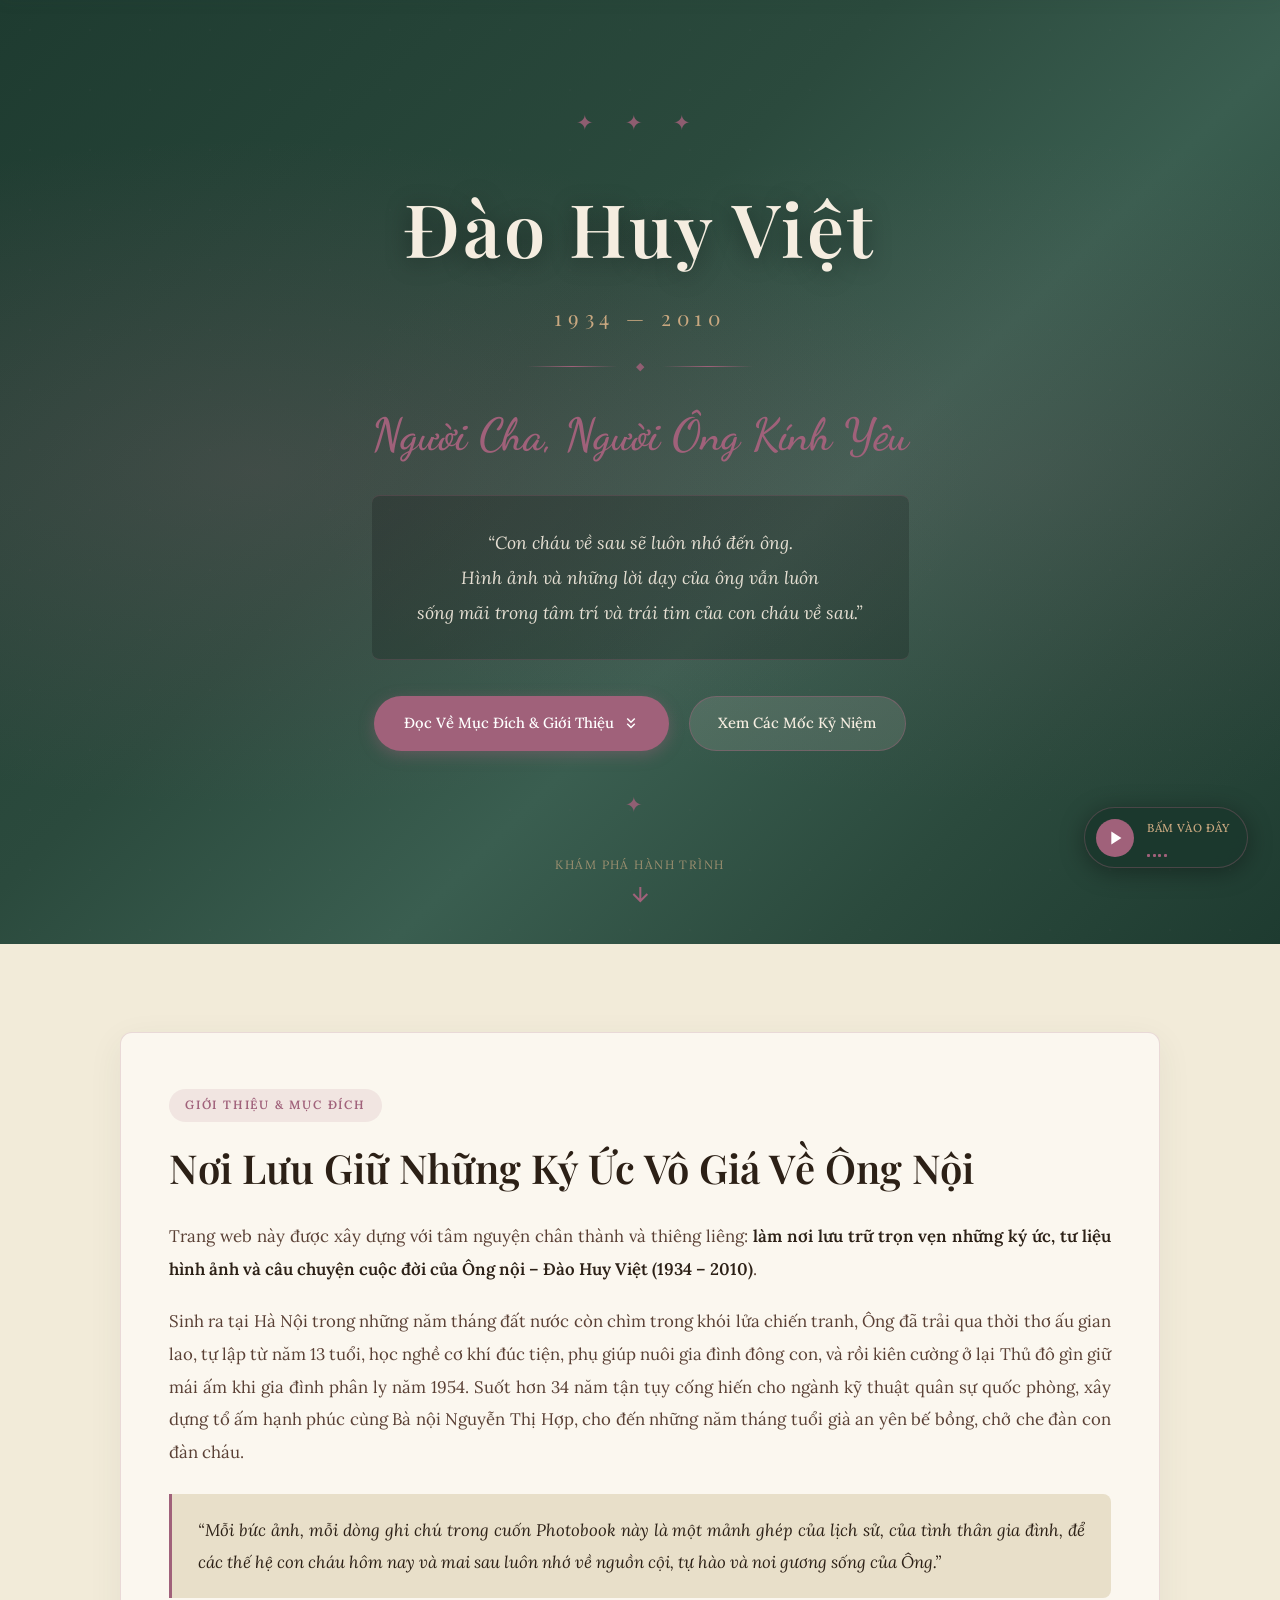
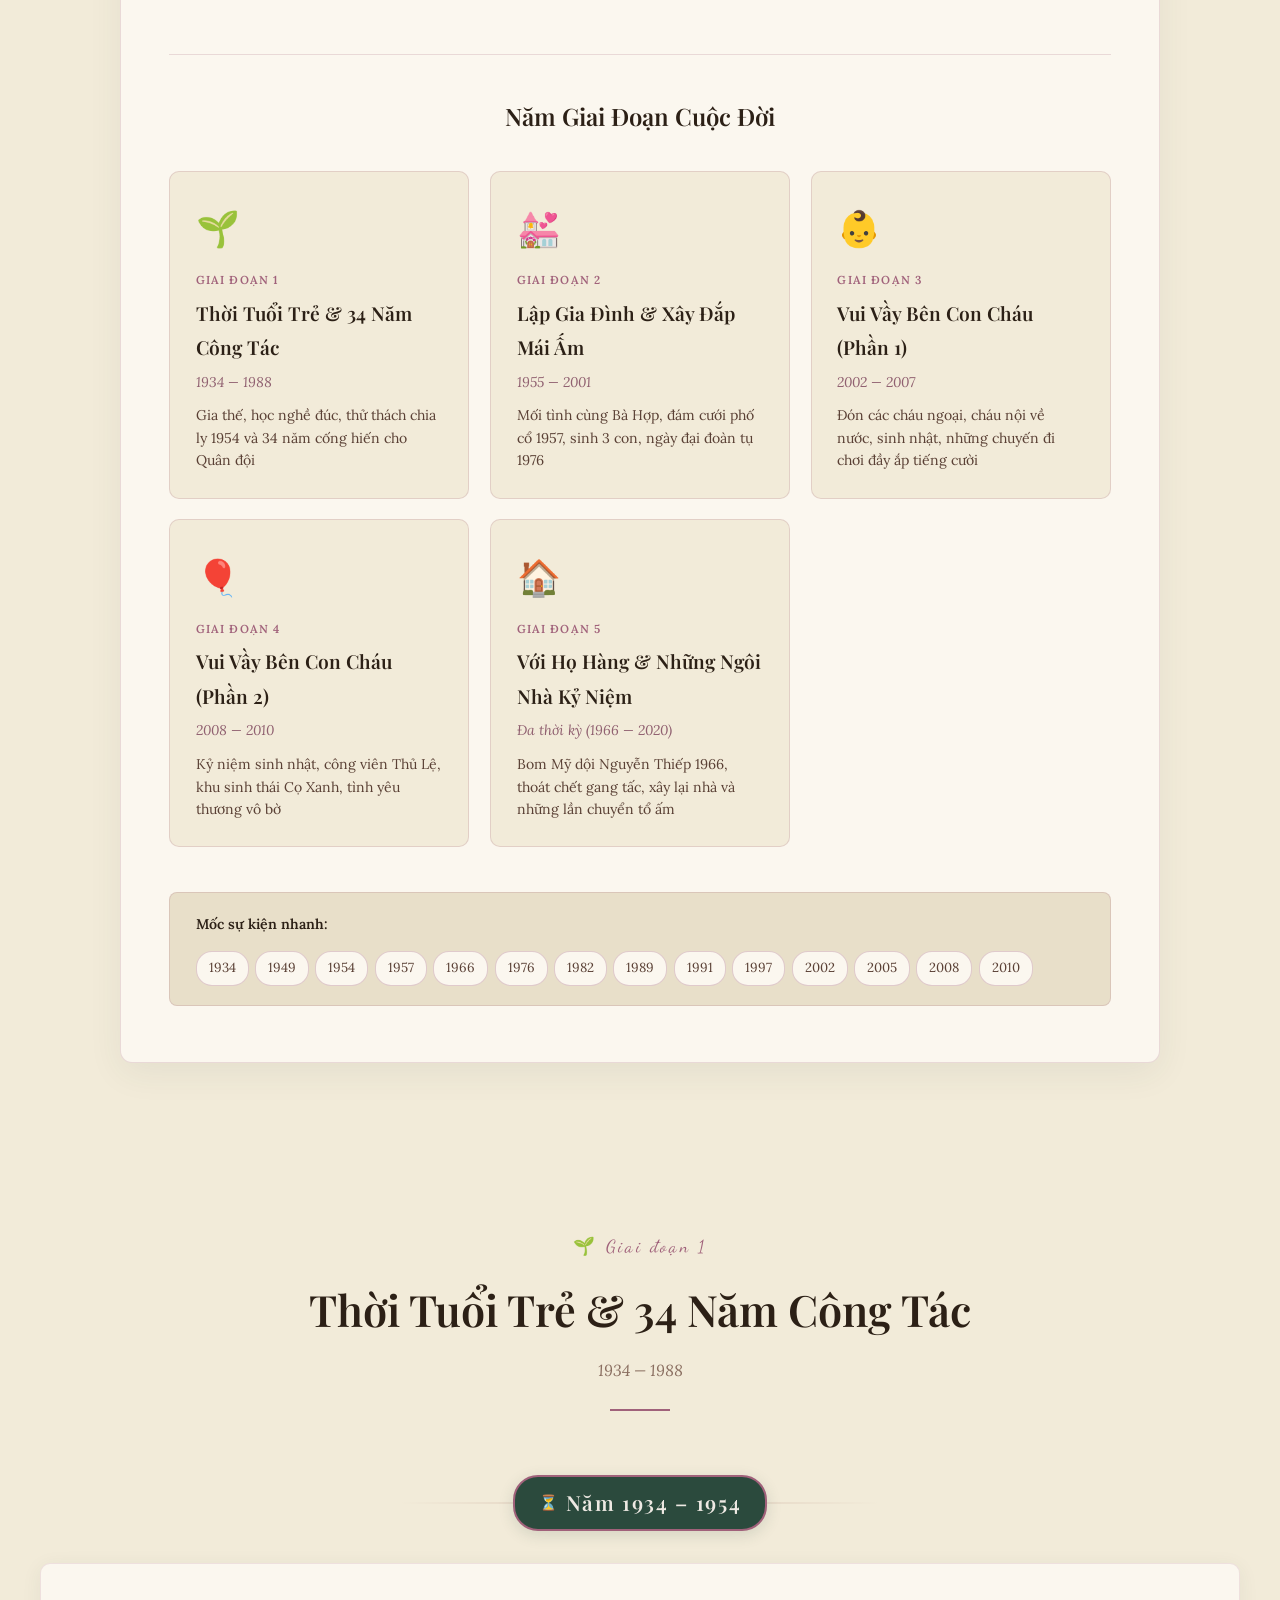
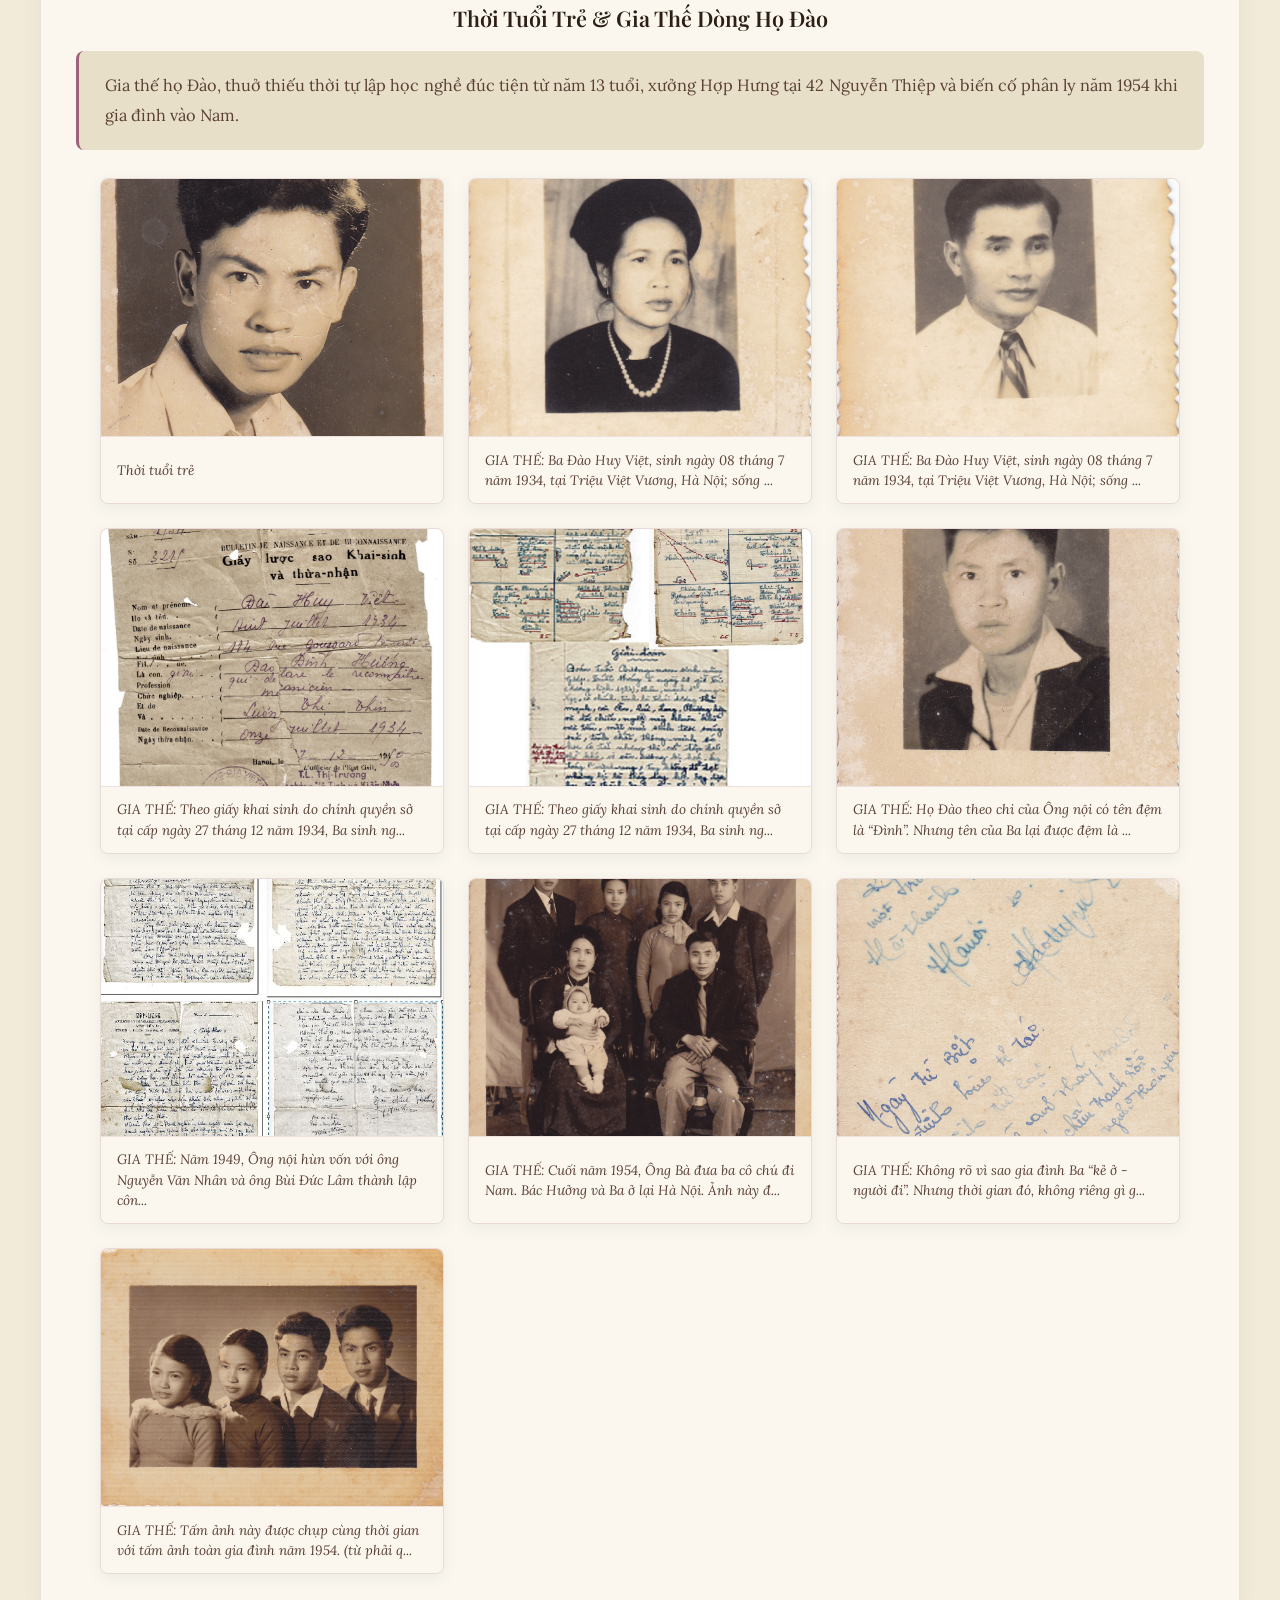
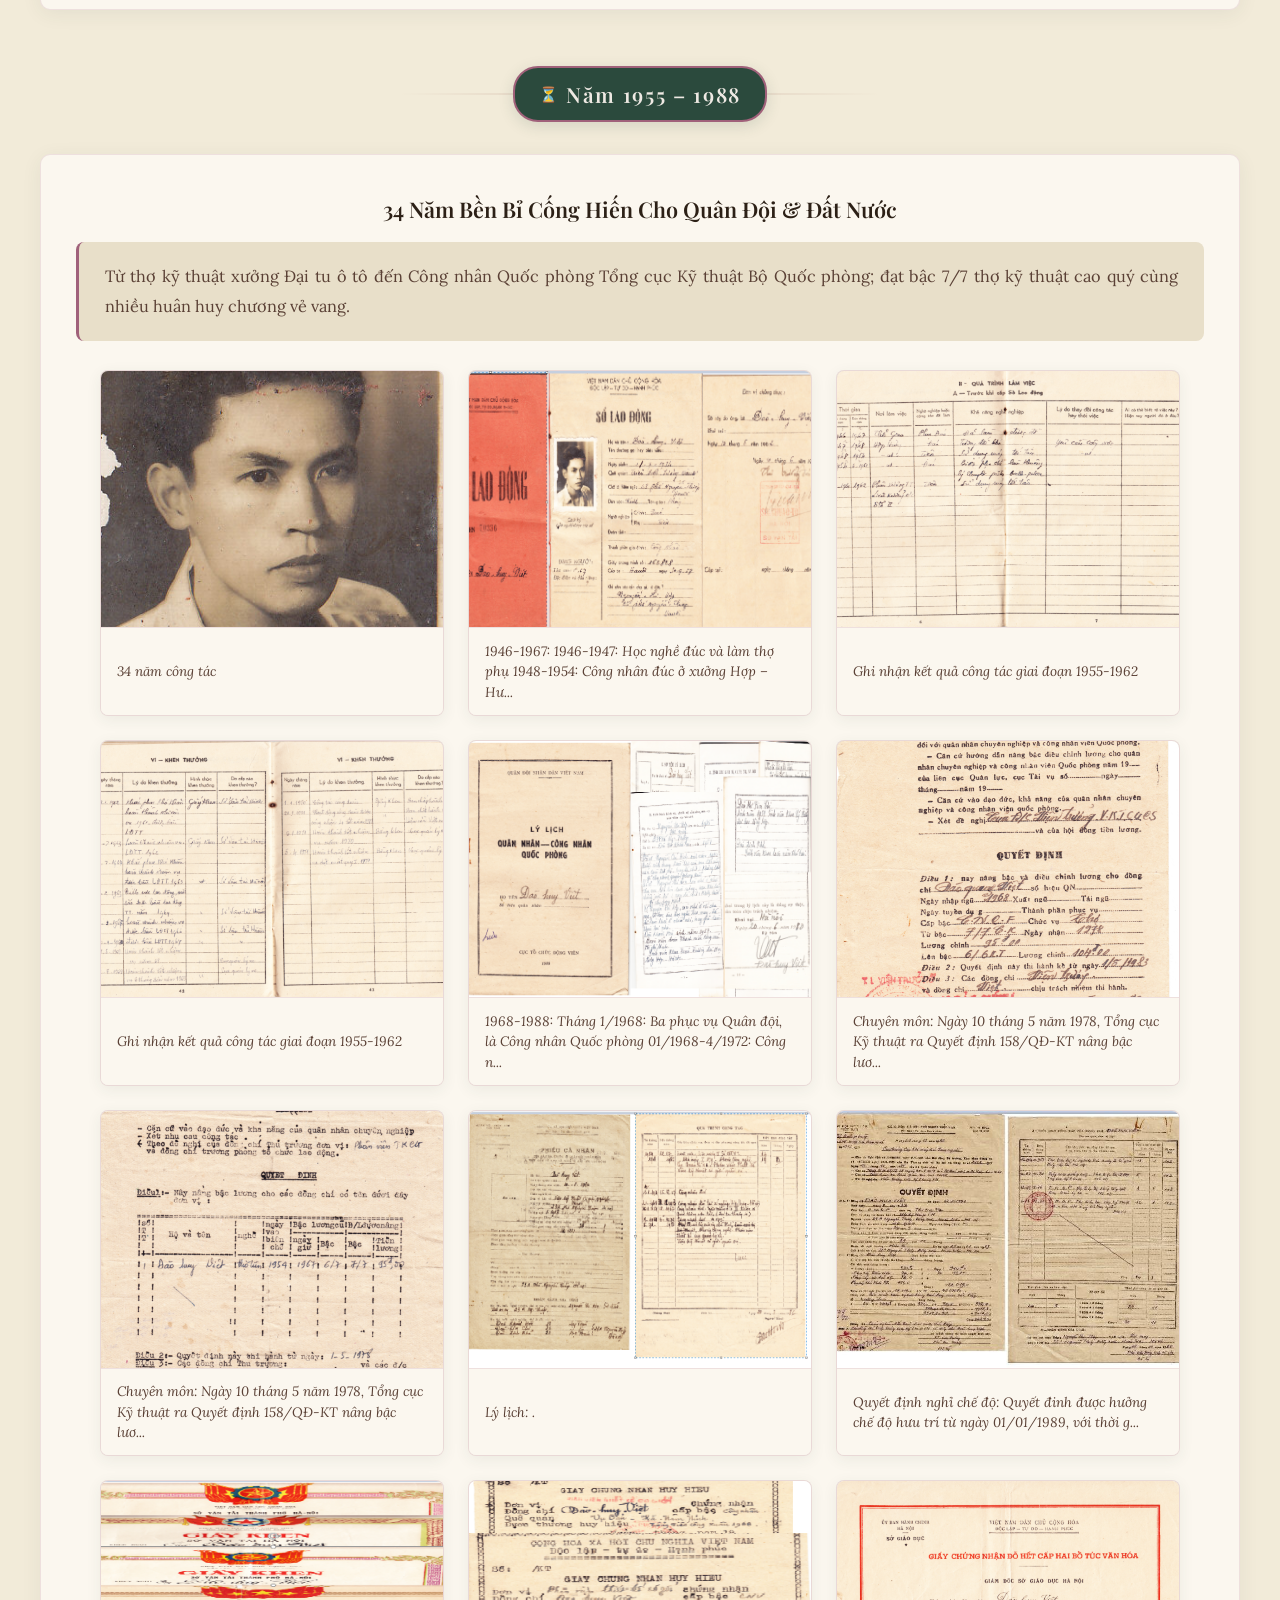
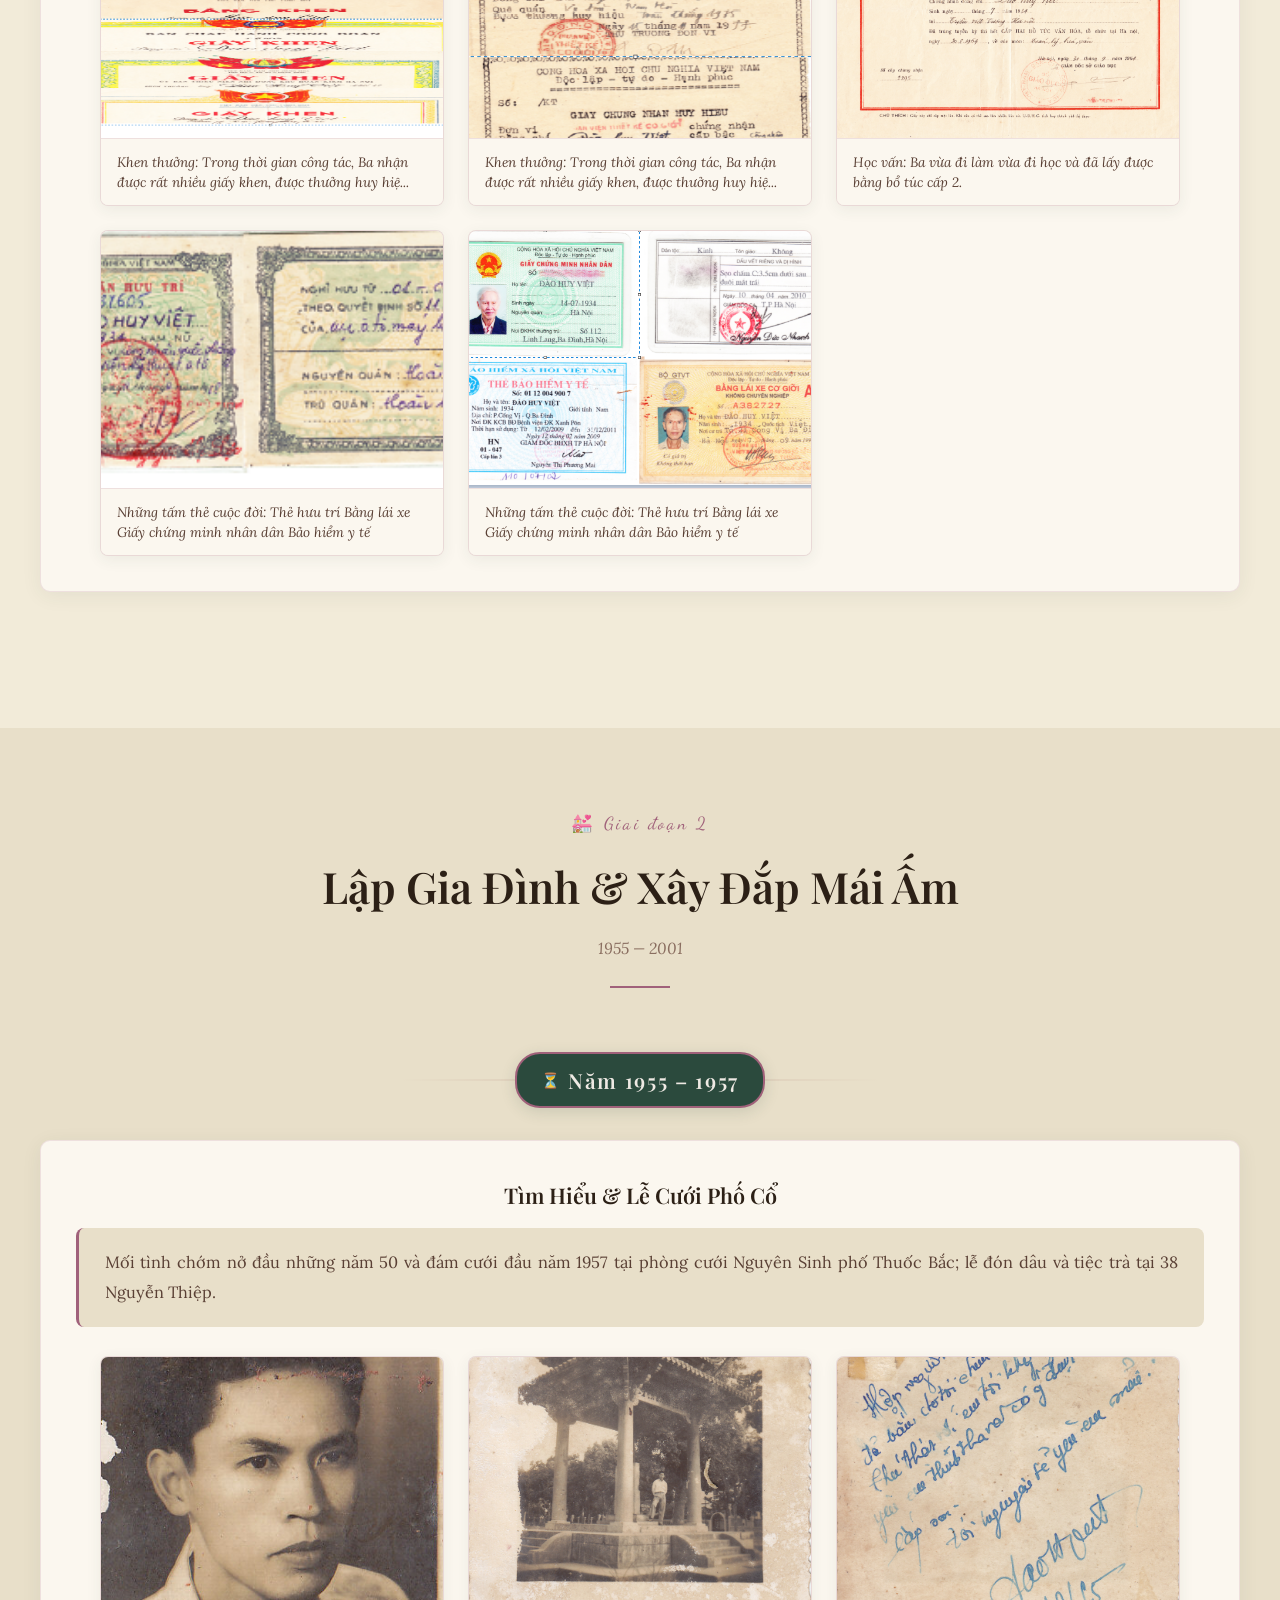
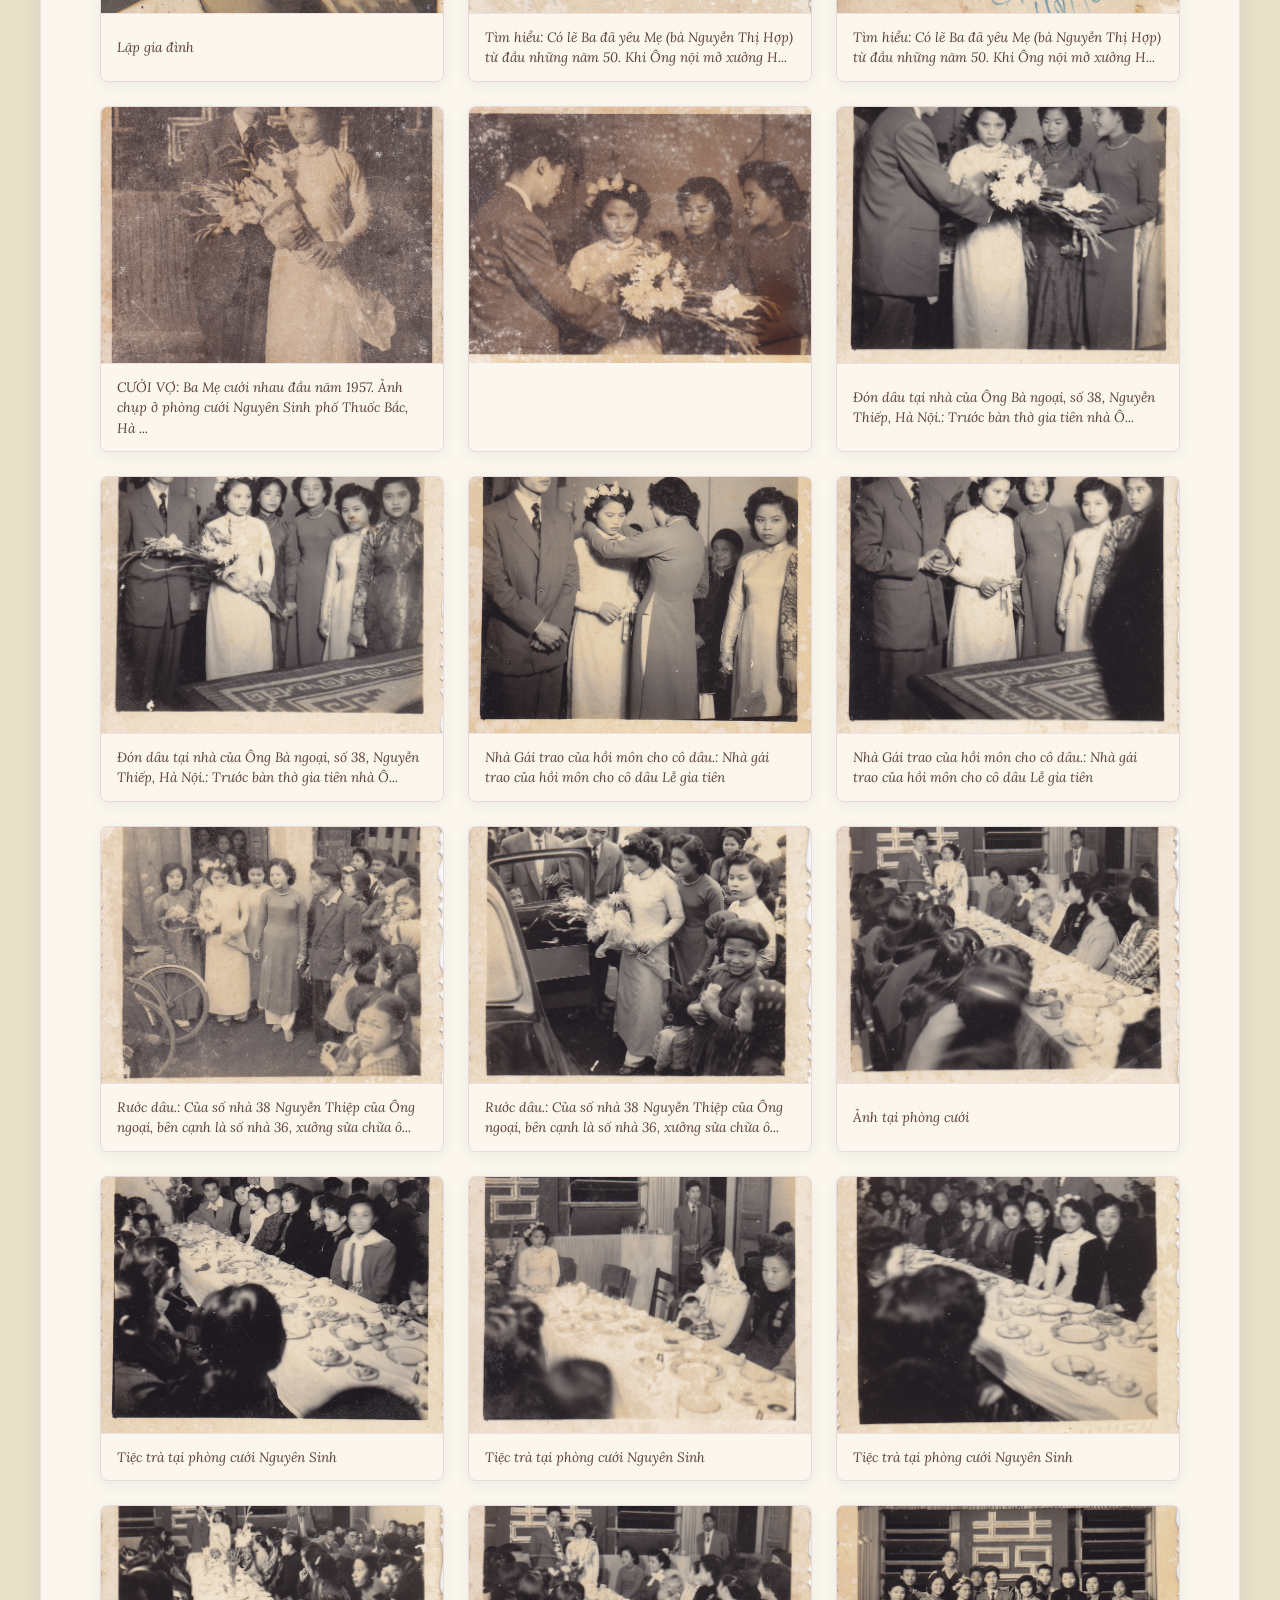
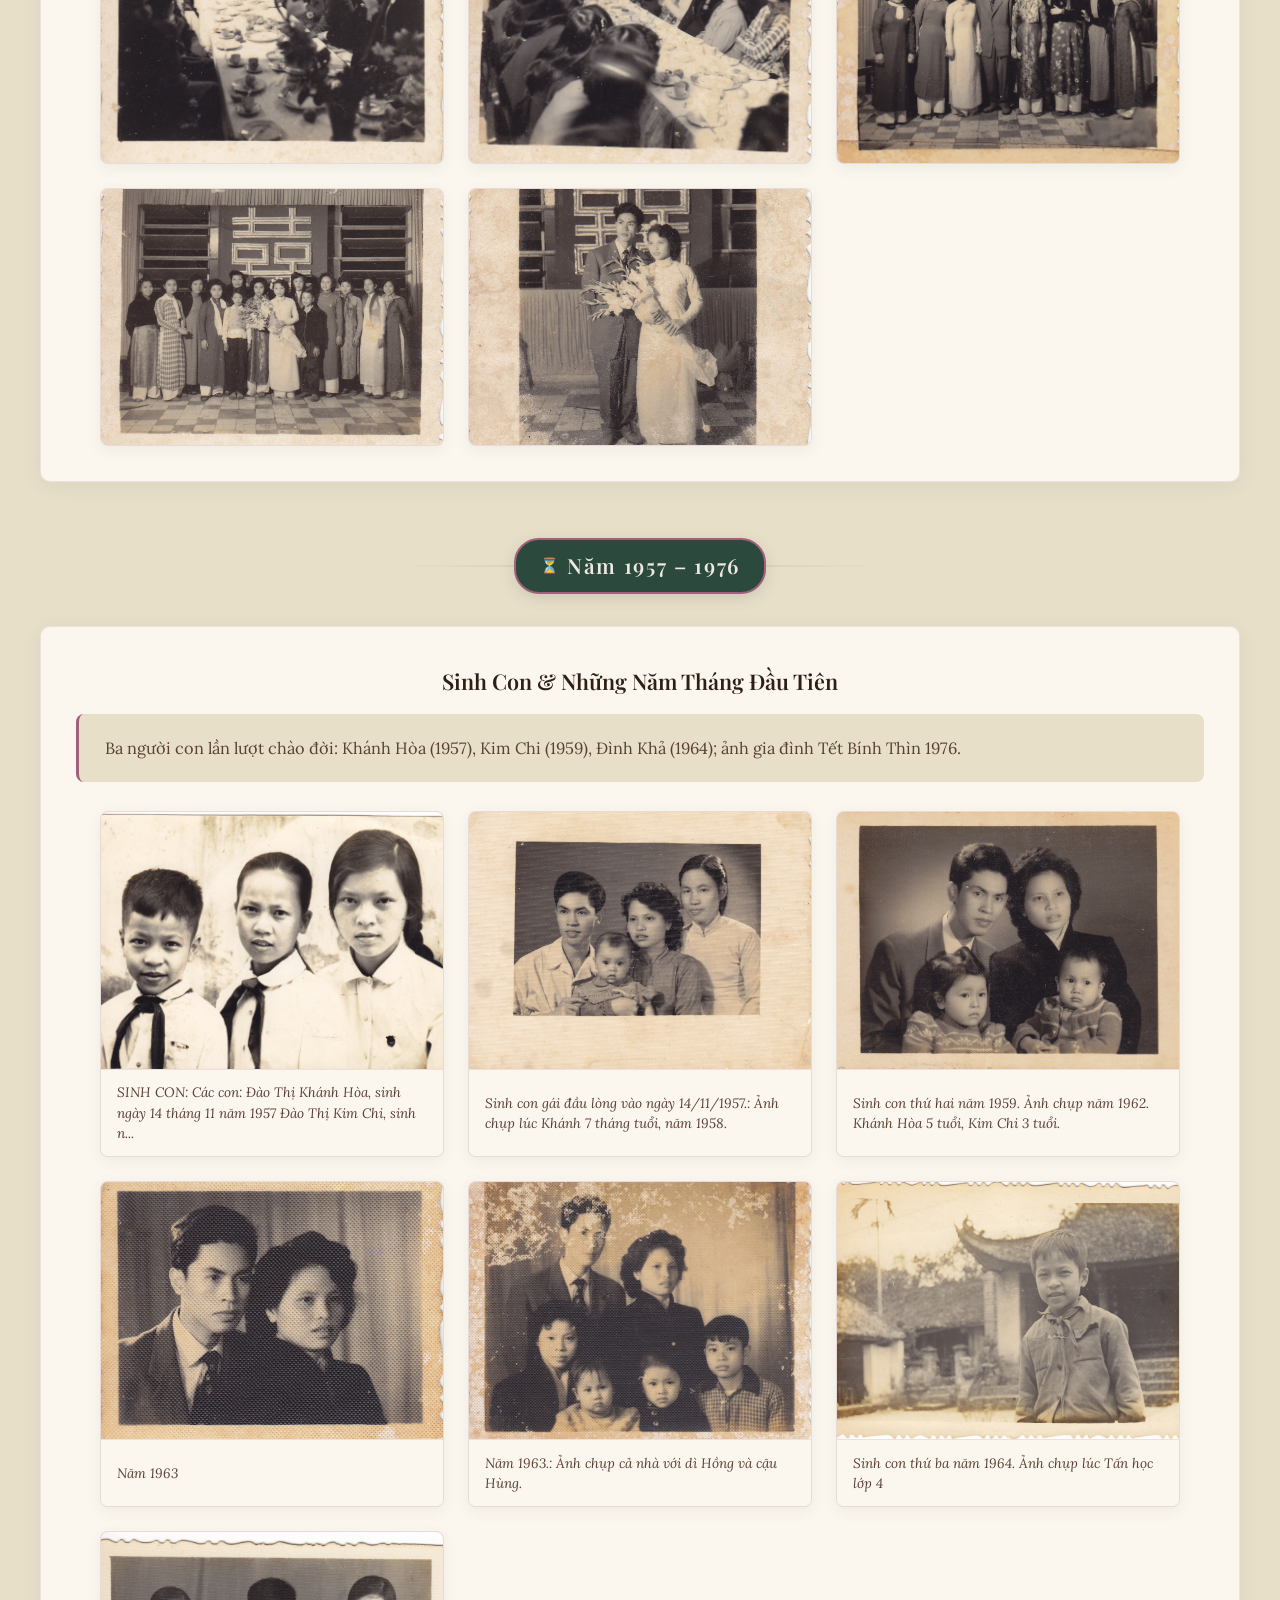
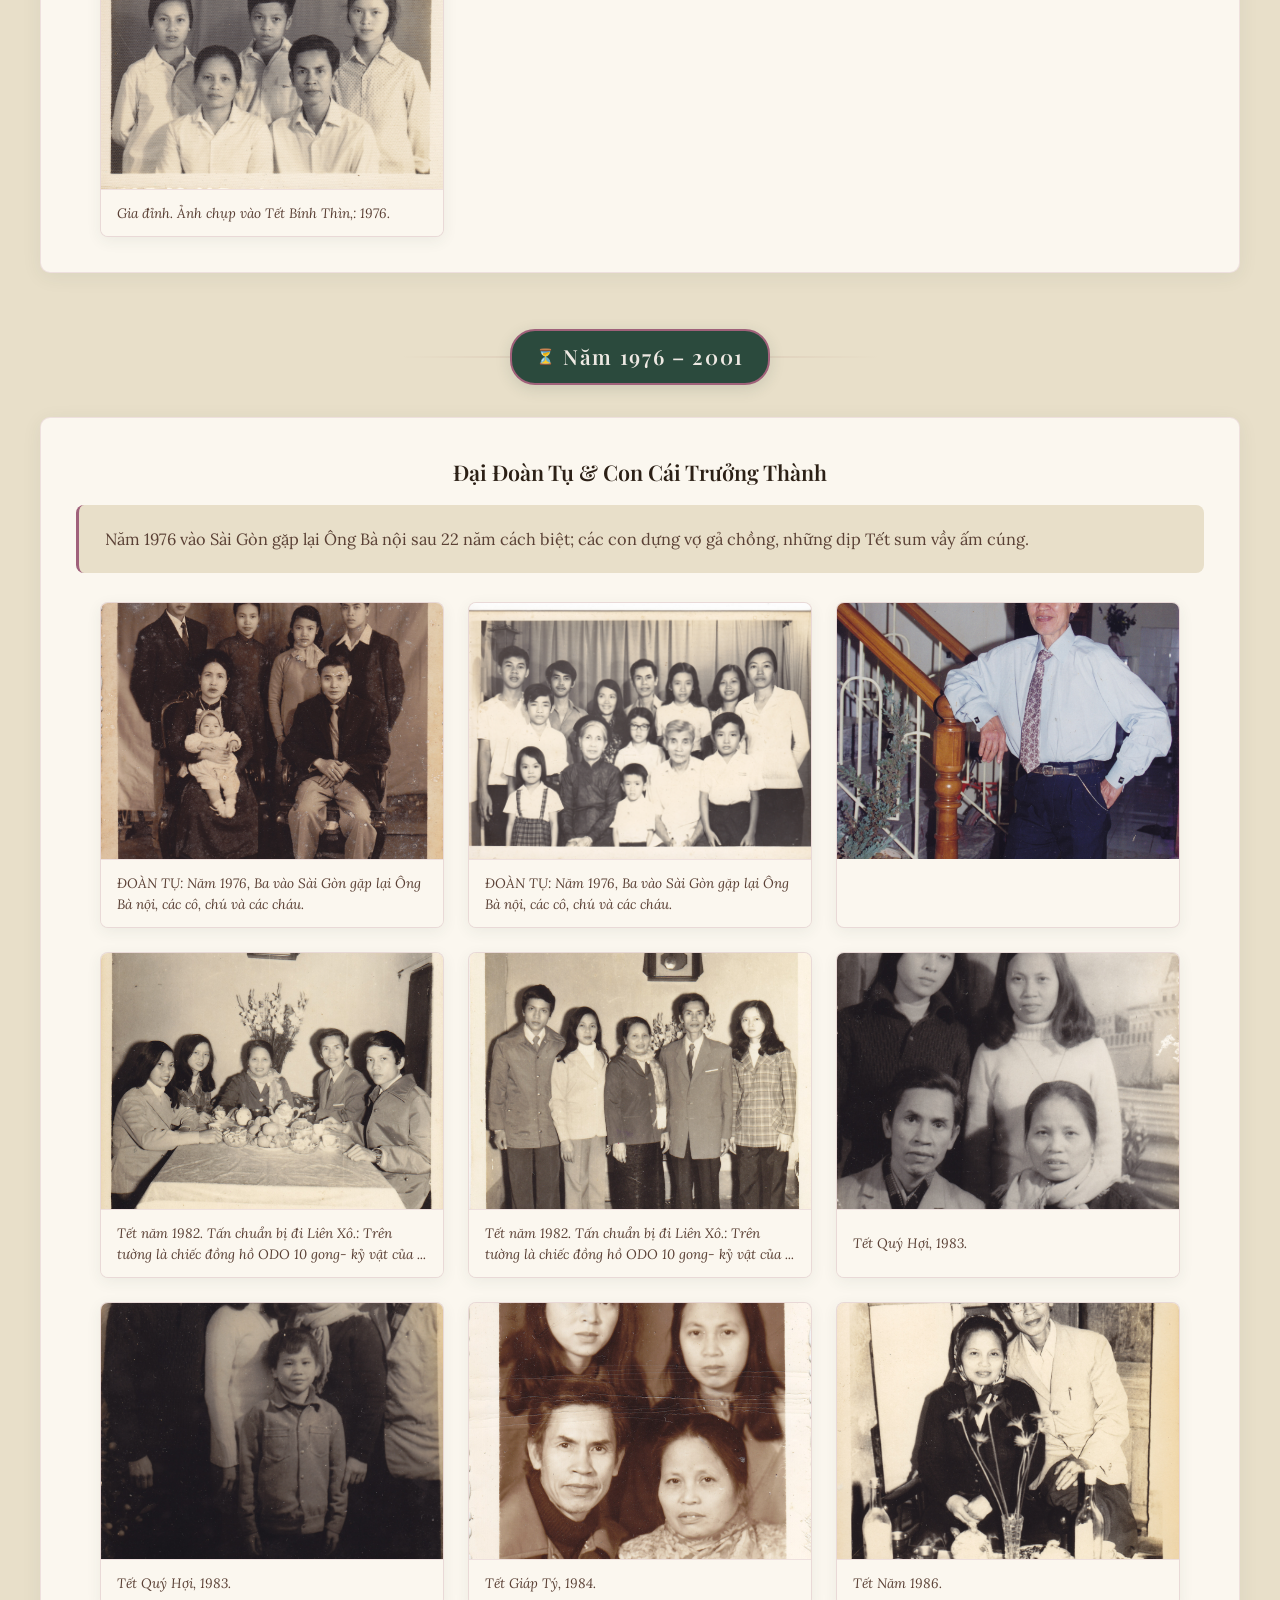
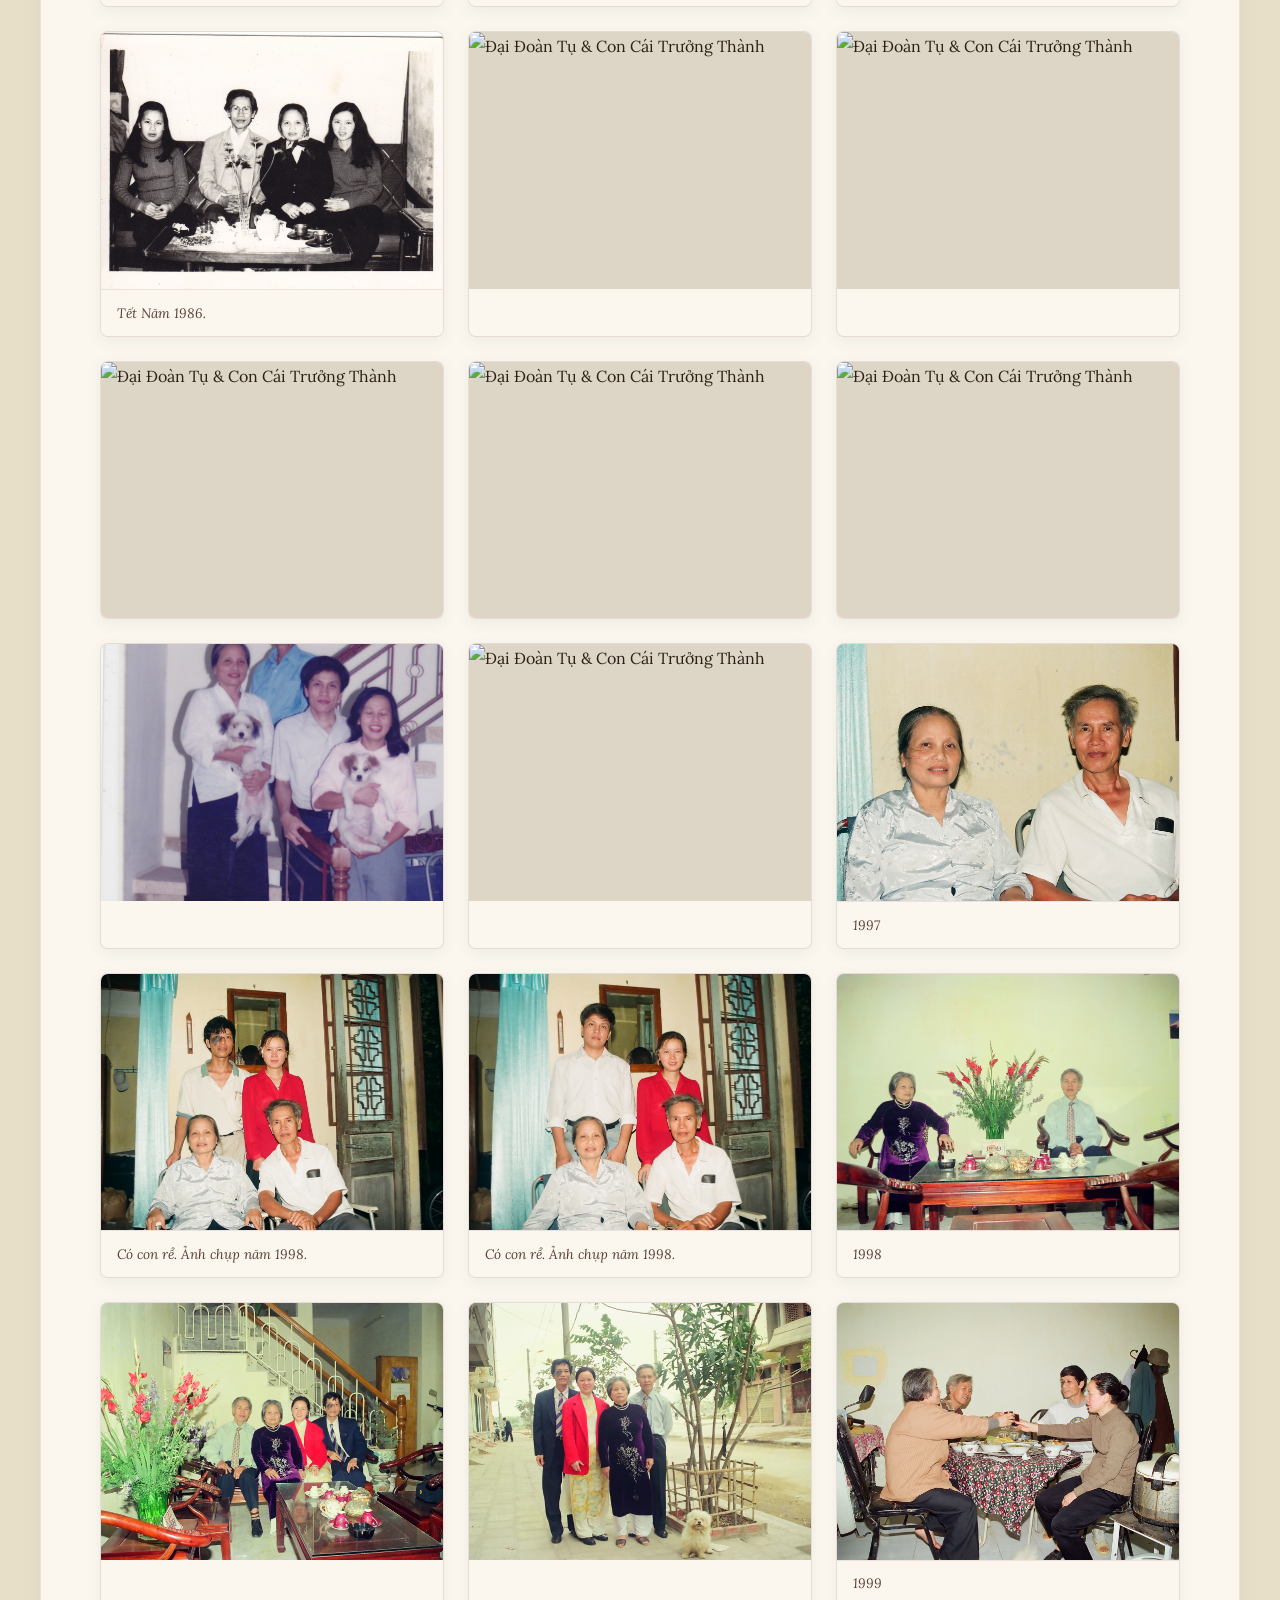
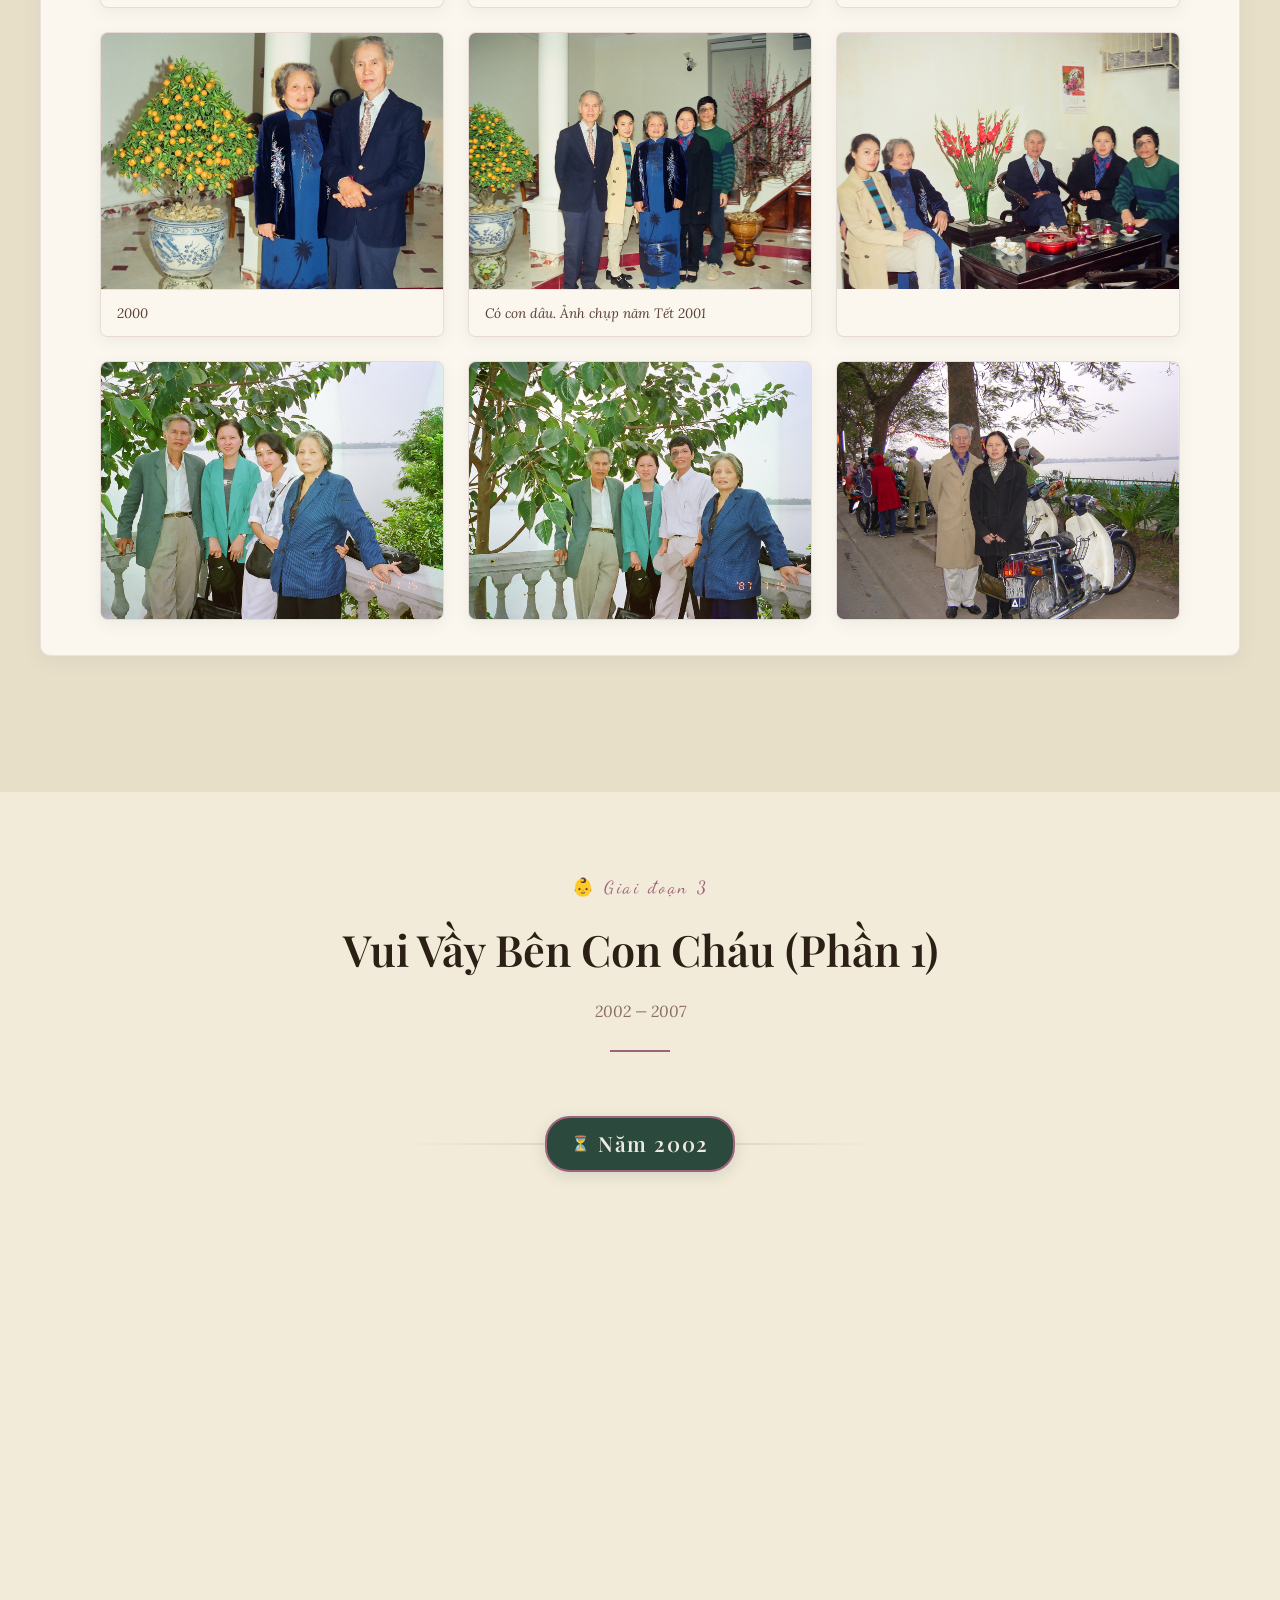
==== index.html @ eb1008cc "Memorial website for Dao Huy Viet (1934-2010)" ====
<!DOCTYPE html>
<html lang="vi">
<head>
    <meta charset="UTF-8">
    <meta name="viewport" content="width=device-width, initial-scale=1.0">
    <title>Kỷ Niệm Về Ông Nội Đào Huy Việt (1934 – 2010)</title>
    <meta name="description" content="Trang web lưu giữ kỷ niệm, hình ảnh và những dấu mốc cuộc đời của Ông nội Đào Huy Việt (1934 - 2010) qua từng giai đoạn lịch sử.">
    
    <!-- Google Fonts -->
    <link rel="preconnect" href="https://fonts.googleapis.com">
    <link rel="preconnect" href="https://fonts.gstatic.com" crossorigin>
    <link href="https://fonts.googleapis.com/css2?family=Dancing+Script:wght@500;600;700&family=Lora:ital,wght@0,400;0,500;0,600;0,700;1,400;1,500&family=Playfair+Display:ital,wght@0,400;0,500;0,600;0,700;1,400;1,600&display=swap" rel="stylesheet">
    
    <!-- Main Stylesheet -->
    <link rel="stylesheet" href="css/style.css">
</head>
<body>

    <!-- Hero Section -->
    <header id="hero" class="hero">
        <div class="hero-overlay"></div>
        <div class="hero-content">
            <div class="hero-ornament top">✦ ✦ ✦</div>
            
            <h1 class="hero-title">Đào Huy Việt</h1>
            <p class="hero-years">1934 — 2010</p>
            
            <div class="hero-divider">
                <span class="divider-line"></span>
                <span class="divider-diamond">◆</span>
                <span class="divider-line"></span>
            </div>
            
            <h2 class="hero-subtitle">Người Cha, Người Ông Kính Yêu</h2>
            
            <div class="hero-dedication">
                <p>“Con cháu về sau sẽ luôn nhớ đến ông.</p>
                <p>Hình ảnh và những lời dạy của ông vẫn luôn </p>
                <p>sống mãi trong tâm trí và trái tim của con cháu về sau.”</p>
            </div>
            
            <div class="hero-actions">
                <a href="#intro-section" class="btn btn-primary">
                    <span>Đọc Về Mục Đích & Giới Thiệu</span>
                    <svg width="18" height="18" viewBox="0 0 24 24" fill="none" stroke="currentColor" stroke-width="2"><path d="M7 13l5 5 5-5M7 6l5 5 5-5"/></svg>
                </a>
                <a href="#timeline-content" class="btn btn-secondary">
                    <span>Xem Các Mốc Kỷ Niệm</span>
                </a>
            </div>
            
            <div class="hero-ornament bottom">✦</div>
        </div>
        
        <div class="scroll-indicator" id="scroll-indicator">
            <span class="scroll-text">Khám phá hành trình</span>
            <div class="scroll-arrow">
                <svg width="24" height="24" viewBox="0 0 24 24" fill="none" stroke="currentColor" stroke-width="2">
                    <path d="M12 5v14M5 12l7 7 7-7"/>
                </svg>
            </div>
        </div>
    </header>

    <!-- Navigation Bar (Sticky) -->
    <nav id="main-nav" class="main-nav">
        <div class="nav-inner">
            <a href="#hero" class="nav-brand">
                <span class="brand-sub">Kỷ niệm</span>
                <span class="brand-main"> về ông Việt </span>
            </a>
            
            <button class="nav-toggle" aria-label="Mở menu điều hướng" id="nav-toggle">
                <span></span>
                <span></span>
                <span></span>
            </button>
            
            <ul class="nav-links" id="nav-links">
                <!-- Dynamically populated by app.js -->
            </ul>
        </div>
    </nav>

    <!-- Introduction & Purpose Section -->
    <section id="intro-section" class="intro-section">
        <div class="section-inner">
            <div class="intro-card fade-in">
                <div class="intro-badge">Giới thiệu & Mục đích</div>
                <h2 class="intro-heading">Nơi Lưu Giữ Những Ký Ức Vô Giá Về Ông Nội</h2>
                <div class="intro-text">
                    <p>
                        Trang web này được xây dựng với tâm nguyện chân thành và thiêng liêng: 
                        <strong>làm nơi lưu trữ trọn vẹn những ký ức, tư liệu hình ảnh và câu chuyện cuộc đời của Ông nội – Đào Huy Việt (1934 – 2010)</strong>.
                    </p>
                    <p>
                        Sinh ra tại Hà Nội trong những năm tháng đất nước còn chìm trong khói lửa chiến tranh, Ông đã trải qua thời thơ ấu gian lao, tự lập từ năm 13 tuổi, học nghề cơ khí đúc tiện, phụ giúp nuôi gia đình đông con, và rồi kiên cường ở lại Thủ đô gìn giữ mái ấm khi gia đình phân ly năm 1954. Suốt hơn 34 năm tận tụy cống hiến cho ngành kỹ thuật quân sự quốc phòng, xây dựng tổ ấm hạnh phúc cùng Bà nội Nguyễn Thị Hợp, cho đến những năm tháng tuổi già an yên bế bồng, chở che đàn con đàn cháu.
                    </p>
                    <p class="intro-highlight">
                        <em>“Mỗi bức ảnh, mỗi dòng ghi chú trong cuốn Photobook này là một mảnh ghép của lịch sử, của tình thân gia đình, để các thế hệ con cháu hôm nay và mai sau luôn nhớ về nguồn cội, tự hào và noi gương sống của Ông.”</em>
                    </p>
                </div>

                <!-- 5 Life Stages Navigation Cards -->
                <div class="stages-overview">
                    <h3 class="stages-title">Năm Giai Đoạn Cuộc Đời</h3>
                    <div class="stages-grid" id="stages-grid">
                        <a href="#section-P1" class="stage-card">
                            <div class="stage-icon">🌱</div>
                            <div class="stage-badge">Giai đoạn 1</div>
                            <h4 class="stage-name">Thời Tuổi Trẻ & 34 Năm Công Tác</h4>
                            <p class="stage-years">1934 — 1988</p>
                            <span class="stage-desc">Gia thế, học nghề đúc, thử thách chia ly 1954 và 34 năm cống hiến cho Quân đội</span>
                        </a>
                        
                        <a href="#section-P2" class="stage-card">
                            <div class="stage-icon">💒</div>
                            <div class="stage-badge">Giai đoạn 2</div>
                            <h4 class="stage-name">Lập Gia Đình & Xây Đắp Mái Ấm</h4>
                            <p class="stage-years">1955 — 2001</p>
                            <span class="stage-desc">Mối tình cùng Bà Hợp, đám cưới phố cổ 1957, sinh 3 con, ngày đại đoàn tụ 1976</span>
                        </a>
                        
                        <a href="#section-P3" class="stage-card">
                            <div class="stage-icon">👶</div>
                            <div class="stage-badge">Giai đoạn 3</div>
                            <h4 class="stage-name">Vui Vầy Bên Con Cháu (Phần 1)</h4>
                            <p class="stage-years">2002 — 2007</p>
                            <span class="stage-desc">Đón các cháu ngoại, cháu nội về nước, sinh nhật, những chuyến đi chơi đầy ắp tiếng cười</span>
                        </a>
                        
                        <a href="#section-P4" class="stage-card">
                            <div class="stage-icon">🎈</div>
                            <div class="stage-badge">Giai đoạn 4</div>
                            <h4 class="stage-name">Vui Vầy Bên Con Cháu (Phần 2)</h4>
                            <p class="stage-years">2008 — 2010</p>
                            <span class="stage-desc">Kỷ niệm sinh nhật, công viên Thủ Lệ, khu sinh thái Cọ Xanh, tình yêu thương vô bờ</span>
                        </a>
                        
                        <a href="#section-P5" class="stage-card">
                            <div class="stage-icon">🏠</div>
                            <div class="stage-badge">Giai đoạn 5</div>
                            <h4 class="stage-name">Với Họ Hàng & Những Ngôi Nhà Kỷ Niệm</h4>
                            <p class="stage-years">Đa thời kỳ (1966 — 2020)</p>
                            <span class="stage-desc">Bom Mỹ dội Nguyễn Thiếp 1966, thoát chết gang tấc, xây lại nhà và những lần chuyển tổ ấm</span>
                        </a>
                    </div>
                </div>

                <!-- Fast Milestone Bar -->
                <div class="milestones-bar">
                    <span class="milestones-label">Mốc sự kiện nhanh:</span>
                    <div class="milestones-tags">
                        <span class="m-tag" onclick="scrollToYear('1934')">1934</span>
                        <span class="m-tag" onclick="scrollToYear('1949')">1949</span>
                        <span class="m-tag" onclick="scrollToYear('1954')">1954</span>
                        <span class="m-tag" onclick="scrollToYear('1957')">1957</span>
                        <span class="m-tag" onclick="scrollToYear('1966')">1966</span>
                        <span class="m-tag" onclick="scrollToYear('1976')">1976</span>
                        <span class="m-tag" onclick="scrollToYear('1982')">1982</span>
                        <span class="m-tag" onclick="scrollToYear('1989')">1989</span>
                        <span class="m-tag" onclick="scrollToYear('1991')">1991</span>
                        <span class="m-tag" onclick="scrollToYear('1997')">1997</span>
                        <span class="m-tag" onclick="scrollToYear('2002')">2002</span>
                        <span class="m-tag" onclick="scrollToYear('2005')">2005</span>
                        <span class="m-tag" onclick="scrollToYear('2008')">2008</span>
                        <span class="m-tag" onclick="scrollToYear('2010')">2010</span>
                    </div>
                </div>

            </div>
        </div>
    </section>

    <!-- Main Timeline Container -->
    <main id="timeline-content">
        <!-- Will be rendered dynamically by app.js from window.MEMORIAL_DATA -->
        <div class="timeline-loading">
            <div class="spinner"></div>
            <p>Đang tải toàn bộ dữ liệu kỷ niệm và 238 hình ảnh...</p>
        </div>
    </main>

    <!-- Lời Tri Ân – Hà Nội, 2020 (Được chuyển vào cuối trang theo yêu cầu) -->
    <section id="closing-memorial" class="closing-memorial">
        <div class="section-inner">
            <div class="closing-card fade-in">
                <div class="closing-ornament">✦ ✦ ✦</div>
                <h2 class="closing-city-year">Hà Nội — 2020</h2>
                <div class="closing-divider">
                    <span class="divider-line"></span>
                    <span class="divider-diamond">◆</span>
                    <span class="divider-line"></span>
                </div>
                <div class="closing-dedication">
                    <p class="closing-line">Cuốn album này như một sự tri ân, tưởng nhớ</p>
                    <p class="closing-line">Người cha, Người ông thân yêu của chúng tôi.</p>
                    <p class="closing-line highlight">Ông đã đi xa 10 năm,</p>
                    <p class="closing-line">nhưng hình ảnh và tình yêu thương của Ông</p>
                    <p class="closing-line">vẫn còn đầy ắp trong tâm trí chúng tôi.</p>
                </div>
                <div class="closing-ornament bottom">✦</div>
            </div>
        </div>
    </section>

    <!-- Lightbox Modal -->
    <div id="lightbox" class="lightbox" role="dialog" aria-modal="true" aria-label="Xem ảnh phóng to">
        <button class="lightbox-close" id="lightbox-close" aria-label="Đóng">&times;</button>
        <button class="lightbox-prev" id="lightbox-prev" aria-label="Ảnh trước">
            <svg width="28" height="28" viewBox="0 0 24 24" fill="none" stroke="currentColor" stroke-width="2">
                <path d="M15 18l-6-6 6-6"/>
            </svg>
        </button>
        <button class="lightbox-next" id="lightbox-next" aria-label="Ảnh sau">
            <svg width="28" height="28" viewBox="0 0 24 24" fill="none" stroke="currentColor" stroke-width="2">
                <path d="M9 18l6-6-6-6"/>
            </svg>
        </button>
        
        <div class="lightbox-content">
            <div class="lightbox-img-wrapper">
                <img id="lightbox-img" src="" alt="Ảnh kỷ niệm">
            </div>
            <div class="lightbox-info">
                <div id="lightbox-counter" class="lightbox-counter">1 / 238</div>
                <div id="lightbox-caption" class="lightbox-caption"></div>
            </div>
        </div>
    </div>

    <!-- Music Player (Floating in bottom-right) -->
    <div id="music-player" class="music-player" title="Bản nhạc tưởng nhớ: https://www.youtube.com/watch?v=SgUHZ_G9uCA">
        <button id="music-toggle" class="music-toggle" aria-label="Bật / Tắt nhạc">
            <svg class="icon-play" width="22" height="22" viewBox="0 0 24 24" fill="currentColor">
                <path d="M8 5v14l11-7z"/>
            </svg>
            <svg class="icon-pause" width="22" height="22" viewBox="0 0 24 24" fill="currentColor" style="display:none;">
                <path d="M6 19h4V5H6v14zm8-14v14h4V5h-4z"/>
            </svg>
        </button>
        <div class="music-info">
            <span class="music-title">BẤM VÀO ĐÂY</span>
            <div class="music-visualizer">
                <span class="bar"></span>
                <span class="bar"></span>
                <span class="bar"></span>
                <span class="bar"></span>
            </div>
        </div>
    </div>

    <!-- YouTube Hidden Player Container -->
    <div id="yt-player-container" style="position:fixed;top:-9999px;left:-9999px;width:1px;height:1px;overflow:hidden;opacity:0;pointer-events:none;">
        <div id="yt-player"></div>
    </div>

    <!-- Site Footer -->
    <footer class="site-footer">
        <div class="footer-content">
            <div class="footer-ornament">✦ ✦ ✦</div>
            <p class="footer-location">Hà Nội, 2020</p>
            <p class="footer-love">“Với tất cả lòng biết ơn và tình yêu thương vô bờ”</p>
            <div class="footer-divider">
                <span class="divider-line"></span>
                <span class="divider-diamond">◆</span>
                <span class="divider-line"></span>
            </div>
            <p class="footer-name">Kính dâng Ông nội Đào Huy Việt (1934 – 2010)</p>
            <p class="footer-family">Gia đình các con: Khánh Hòa, Kim Chi, Đình Khả cùng các cháu: Ngân, Cúc, Trang, Đức Anh kính lập</p>
        </div>
    </footer>

    <!-- Scripts: First load inline/bundled data, then app logic -->
    <script src="js/data.js"></script>
    <script src="js/app.js"></script>
</body>
</html>
---- css/style.css ----
/* =============================================
   MEMORIAL – Đào Huy Việt (1934-2010)
   Palette: Thập niên 90 (Dusty Rose + Forest Green + Warm Parchment)
   ============================================= */

/* === RESET & BASE === */
*, *::before, *::after { margin: 0; padding: 0; box-sizing: border-box; }

:root {
    /* 90s palette: warm parchment bg + dusty mauve accent + forest green dark */
    --bg-primary:  #F2EBD9;
    --bg-alt:      #E8DFC9;
    --bg-card:     #FBF7EF;
    --bg-dark:     #2B4A3D;
    --text-primary:   #2C2016;
    --text-secondary: #5A4035;
    --text-light:     #8A6E60;
    --accent:         #A0617A;
    --accent-dark:    #7D4A5E;
    --accent-muted:   #906070;
    --timeline-line:  #C8A898;
    --gold-light:     #C9A880;
    --cream:          #F5EDE0;
    --shadow-soft:    rgba(43, 74, 61, 0.07);
    --shadow-medium:  rgba(43, 74, 61, 0.15);
    --shadow-deep:    rgba(43, 74, 61, 0.26);
    --font-heading:   'Playfair Display', Georgia, serif;
    --font-body:      'Lora', Georgia, serif;
    --font-deco:      'Dancing Script', cursive;
    --max-w: 1200px;
    --tr: 0.3s ease;
}

html { scroll-behavior: smooth; font-size: 16px; }

body {
    font-family: var(--font-body);
    color: var(--text-primary);
    background: var(--bg-primary);
    line-height: 1.8;
    -webkit-font-smoothing: antialiased;
    overflow-x: hidden;
}

img { max-width: 100%; height: auto; display: block; }

/* === HERO === */
.hero {
    position: relative;
    min-height: 92vh;
    display: flex; align-items: center; justify-content: center;
    background: linear-gradient(135deg, #1E3B30 0%, #2B4A3D 40%, #3A5E50 60%, #2B4A3D 80%, #1E3B30 100%);
    overflow: hidden;
    padding: 4rem 1.5rem 5rem;
}

.hero::before {
    content: '';
    position: absolute; inset: 0;
    background:
        radial-gradient(ellipse at 20% 50%, rgba(160,97,122,.2) 0%, transparent 50%),
        radial-gradient(ellipse at 80% 50%, rgba(160,97,122,.13) 0%, transparent 50%);
    pointer-events: none;
}

.hero-overlay {
    position: absolute; inset: 0;
    background: url("data:image/svg+xml,%3Csvg width='60' height='60' viewBox='0 0 60 60' xmlns='http://www.w3.org/2000/svg'%3E%3Cg fill='%23A0617A' fill-opacity='0.05'%3E%3Ccircle cx='30' cy='30' r='1'/%3E%3C/g%3E%3C/svg%3E");
    pointer-events: none;
}

.hero-content {
    position: relative; z-index: 2;
    text-align: center; padding: 2.5rem 1.5rem;
    max-width: 820px;
    animation: fadeInUp 1.2s ease-out;
}

.hero-ornament { color: var(--accent); font-size: 1.3rem; letter-spacing: .8rem; opacity: .85; margin-bottom: 1.2rem; }
.hero-ornament.bottom { margin: 2.2rem 0 0; }

.hero-title {
    font-family: var(--font-heading);
    font-size: clamp(2.8rem, 6.5vw, 4.6rem);
    color: #F5EDE0; font-weight: 600; letter-spacing: .04em;
    margin-bottom: .4rem; text-shadow: 0 3px 25px rgba(0,0,0,.4);
}

.hero-years {
    font-family: var(--font-heading);
    font-size: 1.3rem; color: var(--gold-light);
    letter-spacing: .28em; font-weight: 400; margin-bottom: .5rem;
}

.hero-divider, .closing-divider, .footer-divider {
    display: flex; align-items: center; justify-content: center;
    gap: 1.2rem; margin: 1.2rem 0;
}
.divider-line {
    display: block; width: 90px; height: 1px;
    background: linear-gradient(90deg, transparent, var(--accent), transparent);
}
.divider-diamond { color: var(--accent); font-size: .7rem; opacity: .85; }

.hero-subtitle {
    font-family: var(--font-deco);
    font-size: clamp(1.8rem, 4vw, 2.8rem);
    color: var(--accent); font-weight: 600; margin-bottom: .5rem;
}

.hero-dedication {
    margin-top: 1.2rem; padding: 1.8rem 2rem;
    border-top: 1px solid rgba(160,97,122,.25);
    border-bottom: 1px solid rgba(160,97,122,.25);
    background: rgba(0,0,0,.18); border-radius: 8px;
}
.hero-dedication p {
    font-size: clamp(.95rem, 1.9vw, 1.1rem);
    color: rgba(245,237,224,.92); line-height: 2; font-style: italic;
}

.hero-actions { display: flex; gap: 1.2rem; justify-content: center; flex-wrap: wrap; margin: 2.2rem 0 1rem; }

.btn {
    display: inline-flex; align-items: center; gap: .5rem;
    padding: .85rem 1.8rem; border-radius: 30px;
    font-family: var(--font-body); font-size: .92rem;
    text-decoration: none; font-weight: 500; cursor: pointer;
    transition: all var(--tr);
}
.btn-primary {
    background: var(--accent); color: #FFF;
    box-shadow: 0 4px 15px rgba(160,97,122,.4); border: 1px solid transparent;
}
.btn-primary:hover { background: #b87090; transform: translateY(-2px); box-shadow: 0 6px 20px rgba(160,97,122,.5); }
.btn-secondary {
    background: rgba(245,237,224,.12); color: var(--cream);
    border: 1px solid rgba(160,97,122,.45);
}
.btn-secondary:hover { background: rgba(245,237,224,.22); border-color: var(--accent); transform: translateY(-2px); color: #FFF; }

/* Scroll indicator */
.scroll-indicator {
    position: absolute; bottom: 1.8rem; left: 50%;
    transform: translateX(-50%);
    display: flex; flex-direction: column; align-items: center; gap: .4rem;
    z-index: 2; cursor: pointer;
}
.scroll-text { font-size: .75rem; color: var(--gold-light); letter-spacing: .12em; text-transform: uppercase; opacity: .7; }
.scroll-arrow { color: var(--accent); animation: bounceDown 2s ease-in-out infinite; }

/* === NAVIGATION === */
.main-nav {
    position: fixed; top: 0; left: 0; right: 0; z-index: 1000;
    background: rgba(242,235,217,.97);
    backdrop-filter: blur(12px); -webkit-backdrop-filter: blur(12px);
    border-bottom: 1px solid rgba(160,97,122,.25);
    transform: translateY(-100%); transition: transform .4s ease;
    box-shadow: 0 2px 15px var(--shadow-soft);
}
.main-nav.visible { transform: translateY(0); }

.nav-inner {
    max-width: var(--max-w); margin: 0 auto; padding: 0 1.5rem;
    display: flex; align-items: center; height: 62px;
}
.nav-brand { display: flex; flex-direction: column; text-decoration: none; margin-right: 2rem; white-space: nowrap; }
.nav-brand .brand-sub { font-size: .65rem; text-transform: uppercase; letter-spacing: .15em; color: var(--accent-muted); }
.nav-brand .brand-main { font-family: var(--font-deco); font-size: 1.35rem; color: var(--text-primary); font-weight: 600; line-height: 1; }

.nav-links { list-style: none; display: flex; flex: 1; overflow-x: auto; scrollbar-width: none; -webkit-overflow-scrolling: touch; }
.nav-links::-webkit-scrollbar { display: none; }
.nav-links li a {
    display: block; padding: .5rem .9rem;
    font-size: .82rem; color: var(--text-secondary);
    text-decoration: none; white-space: nowrap;
    border-bottom: 2px solid transparent;
    transition: color var(--tr), border-color var(--tr);
}
.nav-links li a:hover, .nav-links li a.active { color: var(--accent); border-bottom-color: var(--accent); }

.nav-toggle {
    display: none; flex-direction: column; gap: 5px;
    background: none; border: none; cursor: pointer; padding: 5px; margin-left: auto;
}
.nav-toggle span { display: block; width: 22px; height: 2px; background: var(--text-primary); border-radius: 1px; transition: var(--tr); }
.nav-toggle.open span:nth-child(1) { transform: rotate(45deg) translate(5px,5px); }
.nav-toggle.open span:nth-child(2) { opacity: 0; }
.nav-toggle.open span:nth-child(3) { transform: rotate(-45deg) translate(5px,-5px); }

/* === INTRO SECTION === */
.intro-section { padding: 5.5rem 1.5rem; background: var(--bg-primary); }
.intro-card {
    max-width: 1040px; margin: 0 auto; background: var(--bg-card);
    padding: 3.5rem 3rem; border-radius: 12px;
    border: 1px solid rgba(160,97,122,.2);
    box-shadow: 0 10px 35px var(--shadow-soft);
}
.intro-badge {
    display: inline-block; text-transform: uppercase;
    font-size: .75rem; letter-spacing: .15em; color: var(--accent);
    background: rgba(160,97,122,.12); padding: .35rem 1rem;
    border-radius: 20px; margin-bottom: 1.2rem; font-weight: 600;
}
.intro-heading { font-family: var(--font-heading); font-size: clamp(1.8rem,3.5vw,2.5rem); color: var(--text-primary); margin-bottom: 1.6rem; line-height: 1.35; font-weight: 600; }
.intro-text p { font-size: 1.05rem; color: var(--text-secondary); line-height: 1.95; margin-bottom: 1.2rem; text-align: justify; }
.intro-text strong { color: var(--text-primary); font-weight: 600; }
.intro-highlight { background: var(--bg-alt); border-left: 3px solid var(--accent); padding: 1.2rem 1.6rem; border-radius: 0 8px 8px 0; margin-top: 1.6rem; color: var(--text-primary) !important; }

/* Stage cards */
.stages-overview { margin-top: 3.5rem; padding-top: 2.5rem; border-top: 1px solid rgba(160,97,122,.2); }
.stages-title { font-family: var(--font-heading); font-size: 1.5rem; color: var(--text-primary); text-align: center; margin-bottom: 2rem; font-weight: 600; }
.stages-grid { display: grid; grid-template-columns: repeat(auto-fit,minmax(280px,1fr)); gap: 1.3rem; }
.stage-card {
    display: flex; flex-direction: column;
    background: var(--bg-primary); border: 1px solid rgba(160,97,122,.2);
    border-radius: 10px; padding: 1.6rem;
    text-decoration: none; color: inherit;
    transition: all var(--tr); position: relative; overflow: hidden;
}
.stage-card:hover { transform: translateY(-4px); box-shadow: 0 12px 30px var(--shadow-medium); border-color: var(--accent); background: var(--bg-card); }
.stage-icon { font-size: 2.2rem; margin-bottom: .6rem; }
.stage-badge { font-size: .72rem; color: var(--accent); text-transform: uppercase; letter-spacing: .1em; font-weight: 600; }
.stage-name { font-family: var(--font-heading); font-size: 1.2rem; color: var(--text-primary); margin: .3rem 0; font-weight: 600; }
.stage-years { font-size: .88rem; color: var(--accent-muted); font-style: italic; margin-bottom: .6rem; }
.stage-desc { font-size: .88rem; color: var(--text-secondary); line-height: 1.6; }

/* Milestone bar */
.milestones-bar {
    margin-top: 2.8rem; padding: 1.2rem 1.6rem;
    background: var(--bg-alt); border-radius: 8px;
    display: flex; align-items: center; flex-wrap: wrap; gap: .8rem;
    border: 1px solid rgba(160,97,122,.2);
}
.milestones-label { font-size: .88rem; font-weight: 600; color: var(--text-primary); margin-right: .4rem; }
.milestones-tags { display: flex; flex-wrap: wrap; gap: .4rem; }
.m-tag {
    display: inline-block; padding: .3rem .75rem;
    background: var(--bg-card); border: 1px solid rgba(160,97,122,.3);
    border-radius: 16px; font-size: .82rem; color: var(--text-secondary);
    cursor: pointer; transition: all var(--tr); user-select: none;
}
.m-tag:hover { background: var(--accent); color: #FFF; border-color: var(--accent); transform: translateY(-1px); }

/* === TIMELINE SECTIONS === */
.timeline-section { padding: 5rem 1.5rem; position: relative; }
.timeline-section:nth-child(odd)  { background: var(--bg-primary); }
.timeline-section:nth-child(even) { background: var(--bg-alt); }

.section-inner { max-width: var(--max-w); margin: 0 auto; }

.section-header { text-align: center; margin-bottom: 4rem; position: relative; }
.section-header::after { content: ''; display: block; width: 60px; height: 2px; background: var(--accent); margin: 1.5rem auto 0; }
.section-number { font-family: var(--font-deco); font-size: 1.1rem; color: var(--accent); letter-spacing: .15em; display: block; margin-bottom: .5rem; }
.section-title { font-family: var(--font-heading); font-size: clamp(1.8rem,4vw,2.7rem); color: var(--text-primary); font-weight: 600; }
.section-period { font-size: 1rem; color: var(--text-light); margin-top: .5rem; font-style: italic; }

/* Year node */
.timeline-year-node { text-align: center; margin: 3.5rem 0 2rem; position: relative; }
.timeline-year-node::before {
    content: ''; position: absolute; left: 50%; top: 50%;
    transform: translate(-50%,-50%);
    width: 100%; max-width: 480px; height: 1px;
    background: linear-gradient(90deg, transparent, var(--timeline-line), transparent);
    z-index: 1;
}
.timeline-year-badge {
    display: inline-flex; align-items: center; gap: .5rem;
    position: relative; z-index: 2;
    background: var(--bg-dark); color: #EEE9E3;
    padding: .45rem 1.5rem; border-radius: 25px;
    border: 2px solid var(--accent);
    box-shadow: 0 4px 15px var(--shadow-medium);
}
.timeline-year-badge .badge-icon { color: var(--accent); font-size: .95rem; }
.timeline-year-badge .badge-year { font-family: var(--font-heading); font-size: 1.3rem; letter-spacing: .08em; font-weight: 600; }

/* Slide card */
.slide-card {
    margin-bottom: 3.5rem; background: var(--bg-card);
    border-radius: 10px; padding: 2.2rem;
    border: 1px solid rgba(160,97,122,.15);
    box-shadow: 0 4px 20px var(--shadow-soft);
    opacity: 0; transform: translateY(25px);
    transition: opacity .7s ease, transform .7s ease;
}
.slide-card.visible { opacity: 1; transform: translateY(0); }

.slide-title { font-family: var(--font-heading); font-size: 1.35rem; color: var(--text-primary); margin-bottom: .8rem; font-weight: 600; text-align: center; }
.slide-body  { font-size: .98rem; color: var(--text-secondary); line-height: 1.9; margin-bottom: .8rem; text-align: justify; }

.block-lead {
    font-size: 1.02rem; color: var(--text-secondary); line-height: 1.85;
    margin-bottom: 1.8rem; text-align: justify;
    background: var(--bg-alt); padding: 1.2rem 1.6rem;
    border-radius: 8px; border-left: 3px solid var(--accent);
}

/* === 3-COLUMN PHOTO GRID === */
.photo-grid {
    display: grid;
    grid-template-columns: repeat(3,1fr) !important;
    gap: 1.5rem; max-width: 1080px; margin: 1.5rem auto 0; align-items: stretch;
}
.photo-card {
    background: var(--bg-card); border-radius: 8px; overflow: hidden;
    border: 1px solid rgba(160,97,122,.2);
    box-shadow: 0 4px 15px var(--shadow-soft);
    display: flex; flex-direction: column; cursor: pointer;
    transition: transform .35s ease, box-shadow .35s ease, border-color .35s ease;
}
.photo-card:hover { transform: translateY(-5px); box-shadow: 0 12px 28px var(--shadow-medium); border-color: var(--accent); }

.photo-thumb-wrapper {
    position: relative; width: 100%; aspect-ratio: 4/3;
    overflow: hidden; background: #DDD5C5;
}
.photo-thumb-wrapper img { width: 100%; height: 100%; object-fit: cover; object-position: center; transition: transform .5s ease; display: block; }
.photo-thumb-wrapper:hover img { transform: scale(1.05); }

.photo-overlay {
    position: absolute; inset: 0;
    background: linear-gradient(to top, rgba(43,74,61,.55) 0%, transparent 60%);
    opacity: 0; transition: opacity .35s ease;
    display: flex; align-items: center; justify-content: center;
}
.photo-thumb-wrapper:hover .photo-overlay { opacity: 1; }
.zoom-icon {
    background: rgba(43,74,61,.88); color: #FFF;
    font-size: .92rem; padding: .4rem .85rem;
    border-radius: 20px; border: 1px solid var(--accent);
    letter-spacing: .05em; font-weight: 500;
}

.photo-card-caption {
    padding: .8rem 1rem; font-size: .85rem;
    color: var(--text-secondary); line-height: 1.5;
    background: var(--bg-card); border-top: 1px solid rgba(160,97,122,.15);
    flex-grow: 1; display: flex; align-items: center; font-style: italic;
}

/* === CLOSING MEMORIAL === */
.closing-memorial {
    padding: 5.5rem 1.5rem;
    background: linear-gradient(180deg, var(--bg-alt) 0%, var(--bg-primary) 100%);
    text-align: center;
}
.closing-card {
    max-width: 840px; margin: 0 auto; background: var(--bg-card);
    padding: 4rem 3rem; border-radius: 12px;
    border: 1px solid rgba(160,97,122,.2);
    box-shadow: 0 10px 35px var(--shadow-soft);
}
.closing-city-year { font-family: var(--font-heading); font-size: clamp(2.2rem,4.5vw,3rem); color: var(--text-primary); margin-bottom: .4rem; letter-spacing: .06em; font-weight: 600; }
.closing-divider { margin: 1.2rem 0 2.2rem; }
.closing-dedication { margin: 0 auto; max-width: 660px; }
.closing-line { font-family: var(--font-body); font-size: clamp(1.1rem,2.2vw,1.3rem); color: var(--text-secondary); line-height: 2.1; font-style: italic; margin-bottom: .4rem; }
.closing-line.highlight { color: var(--accent-dark); font-weight: 600; font-style: normal; }
.closing-ornament { color: var(--accent); font-size: 1.2rem; letter-spacing: .8rem; opacity: .75; margin-bottom: 1.5rem; }
.closing-ornament.bottom { margin-top: 2.2rem; margin-bottom: 0; }

/* === LIGHTBOX === */
.lightbox {
    display: none; position: fixed; inset: 0; z-index: 10000;
    background: rgba(15,12,10,.96); align-items: center; justify-content: center;
    backdrop-filter: blur(10px); -webkit-backdrop-filter: blur(10px); padding: 1.5rem;
}
.lightbox.active { display: flex; animation: fadeIn .25s ease; }
.lightbox-content { max-width: 92vw; max-height: 92vh; display: flex; flex-direction: column; align-items: center; justify-content: center; }
.lightbox-img-wrapper { max-width: 88vw; max-height: 72vh; display: flex; align-items: center; justify-content: center; }
.lightbox-content img { max-width: 88vw; max-height: 72vh; object-fit: contain; border-radius: 4px; box-shadow: 0 5px 40px rgba(0,0,0,.6); border: 1px solid rgba(160,97,122,.3); }
.lightbox-info { margin-top: 1rem; text-align: center; max-width: 720px; }
.lightbox-counter { font-size: .82rem; color: var(--accent); letter-spacing: .12em; margin-bottom: .3rem; font-weight: 500; }
.lightbox-caption { font-family: var(--font-body); font-size: .95rem; color: var(--gold-light); line-height: 1.6; font-style: italic; max-height: 12vh; overflow-y: auto; }

.lightbox-close {
    position: absolute; top: 1.2rem; right: 1.5rem;
    background: none; border: none; color: var(--gold-light);
    font-size: 2.4rem; cursor: pointer; z-index: 10;
    width: 44px; height: 44px; display: flex; align-items: center; justify-content: center;
    transition: color var(--tr), transform var(--tr); line-height: 1;
}
.lightbox-close:hover { color: white; transform: scale(1.1); }

.lightbox-prev, .lightbox-next {
    position: absolute; top: 50%; transform: translateY(-50%);
    background: rgba(160,97,122,.2); border: 1px solid rgba(160,97,122,.4);
    border-radius: 50%; width: 50px; height: 50px;
    display: flex; align-items: center; justify-content: center;
    color: var(--gold-light); cursor: pointer; transition: all var(--tr); z-index: 10;
}
.lightbox-prev { left: 1.5rem; }
.lightbox-next { right: 1.5rem; }
.lightbox-prev:hover, .lightbox-next:hover { background: rgba(160,97,122,.5); color: white; transform: translateY(-50%) scale(1.06); }

/* === MUSIC PLAYER === */
.music-player {
    position: fixed; bottom: 2rem; right: 2rem; z-index: 9000;
    display: flex; align-items: center; gap: .8rem;
    background: rgba(27,56,45,.94);
    backdrop-filter: blur(12px); -webkit-backdrop-filter: blur(12px);
    padding: .6rem 1.1rem .6rem .7rem;
    border-radius: 50px; box-shadow: 0 4px 25px rgba(0,0,0,.35);
    border: 1px solid rgba(160,97,122,.35);
    transition: transform var(--tr), box-shadow var(--tr);
}
.music-player:hover { transform: translateY(-2px); box-shadow: 0 6px 30px rgba(0,0,0,.45); }
.music-toggle {
    background: var(--accent); border: none; color: #FFF; cursor: pointer;
    width: 38px; height: 38px; display: flex; align-items: center; justify-content: center;
    border-radius: 50%; transition: all var(--tr); flex-shrink: 0;
}
.music-toggle:hover { background: var(--accent-dark); transform: scale(1.05); }
.music-info { display: flex; flex-direction: column; gap: 3px; }
.music-title { font-size: .72rem; color: var(--gold-light); letter-spacing: .05em; font-weight: 500; white-space: nowrap; }
.music-visualizer { display: flex; align-items: flex-end; gap: 2.5px; height: 16px; }
.music-visualizer .bar { width: 3px; background: var(--accent); border-radius: 1px; height: 3px; transition: height .1s ease; }
.music-player.playing .music-visualizer .bar { animation: visualize .8s ease-in-out infinite; }
.music-player.playing .bar:nth-child(1) { animation-delay: 0s; }
.music-player.playing .bar:nth-child(2) { animation-delay: .15s; }
.music-player.playing .bar:nth-child(3) { animation-delay: .3s; }
.music-player.playing .bar:nth-child(4) { animation-delay: .45s; }

/* === FOOTER === */
.site-footer {
    background: linear-gradient(135deg, #1E3B30, #2B4A3D);
    padding: 5rem 1.5rem; text-align: center; color: #F5EDE0;
}
.footer-content { max-width: 680px; margin: 0 auto; }
.footer-ornament { color: var(--accent); font-size: 1rem; letter-spacing: .8rem; opacity: .6; margin-bottom: 1.8rem; }
.footer-location { font-family: var(--font-heading); font-size: 1.5rem; color: var(--gold-light); margin-bottom: .5rem; }
.footer-love { font-family: var(--font-deco); font-size: 1.35rem; color: var(--accent); margin-bottom: 1.8rem; }
.footer-divider { margin-bottom: 1.5rem; }
.footer-divider .divider-line { width: 60px; }
.footer-name { font-family: var(--font-heading); font-size: 1.1rem; color: var(--gold-light); letter-spacing: .05em; margin-bottom: .8rem; }
.footer-family { font-size: .88rem; color: rgba(201,180,160,.65); line-height: 1.7; font-style: italic; }

/* === UTILITY === */
.timeline-loading { text-align: center; padding: 5rem 1.5rem; color: var(--text-secondary); }
.spinner {
    width: 40px; height: 40px; margin: 0 auto 1.5rem;
    border: 3px solid rgba(160,97,122,.2); border-top-color: var(--accent);
    border-radius: 50%; animation: spin 1s linear infinite;
}
.scroll-progress { position: fixed; top: 62px; left: 0; height: 3px; background: linear-gradient(90deg, var(--accent), var(--gold-light)); z-index: 999; transition: width .1s linear; width: 0; }
.back-to-top {
    position: fixed; bottom: 2rem; left: 2rem; z-index: 9000;
    width: 44px; height: 44px; border-radius: 50%;
    background: rgba(27,56,45,.9); border: 1px solid rgba(160,97,122,.35);
    color: var(--accent); cursor: pointer;
    display: flex; align-items: center; justify-content: center;
    opacity: 0; transform: translateY(15px); transition: all var(--tr);
    backdrop-filter: blur(10px);
}
.back-to-top.visible { opacity: 1; transform: translateY(0); }
.back-to-top:hover { background: var(--bg-dark); color: #FFF; transform: translateY(-2px); }

/* === KEYFRAMES === */
@keyframes fadeInUp   { from { opacity: 0; transform: translateY(25px); } to { opacity: 1; transform: translateY(0); } }
@keyframes fadeIn     { from { opacity: 0; } to { opacity: 1; } }
@keyframes bounceDown { 0%,100% { transform: translateY(0); opacity: .7; } 50% { transform: translateY(7px); opacity: 1; } }
@keyframes spin       { to { transform: rotate(360deg); } }
@keyframes visualize  { 0%,100% { height: 3px; } 25% { height: 14px; } 50% { height: 7px; } 75% { height: 16px; } }

/* === RESPONSIVE === */
@media (max-width: 768px) {
    .nav-toggle { display: flex; }
    .nav-links {
        position: absolute; top: 62px; left: 0; right: 0;
        background: rgba(242,235,217,.99);
        flex-direction: column; padding: 1rem 0;
        display: none; border-bottom: 1px solid rgba(160,97,122,.2);
        box-shadow: 0 8px 25px var(--shadow-medium);
    }
    .nav-links.open { display: flex; }
    .nav-links li a { padding: .85rem 1.8rem; border-bottom: none; border-left: 3px solid transparent; }
    .nav-links li a.active { border-left-color: var(--accent); }
    .intro-card, .closing-card { padding: 2.2rem 1.5rem; }
    .timeline-section { padding: 3.5rem 1rem; }
    .slide-card { padding: 1.5rem 1rem; }
    .photo-grid { grid-template-columns: 1fr !important; gap: 1rem; }
    .lightbox-prev { left: .5rem; }
    .lightbox-next { right: .5rem; }
    .lightbox-prev, .lightbox-next { width: 42px; height: 42px; }
    .lightbox-content img { max-width: 95vw; max-height: 65vh; }
    .music-player { bottom: 1rem; right: 1rem; padding: .5rem .8rem .5rem .5rem; }
    .music-title { display: none; }
    .back-to-top { bottom: 1rem; left: 1rem; }
    .slide-body { text-align: left; }
}

@media (min-width: 769px) and (max-width: 1024px) {
    .photo-grid { grid-template-columns: repeat(2,1fr) !important; }
}
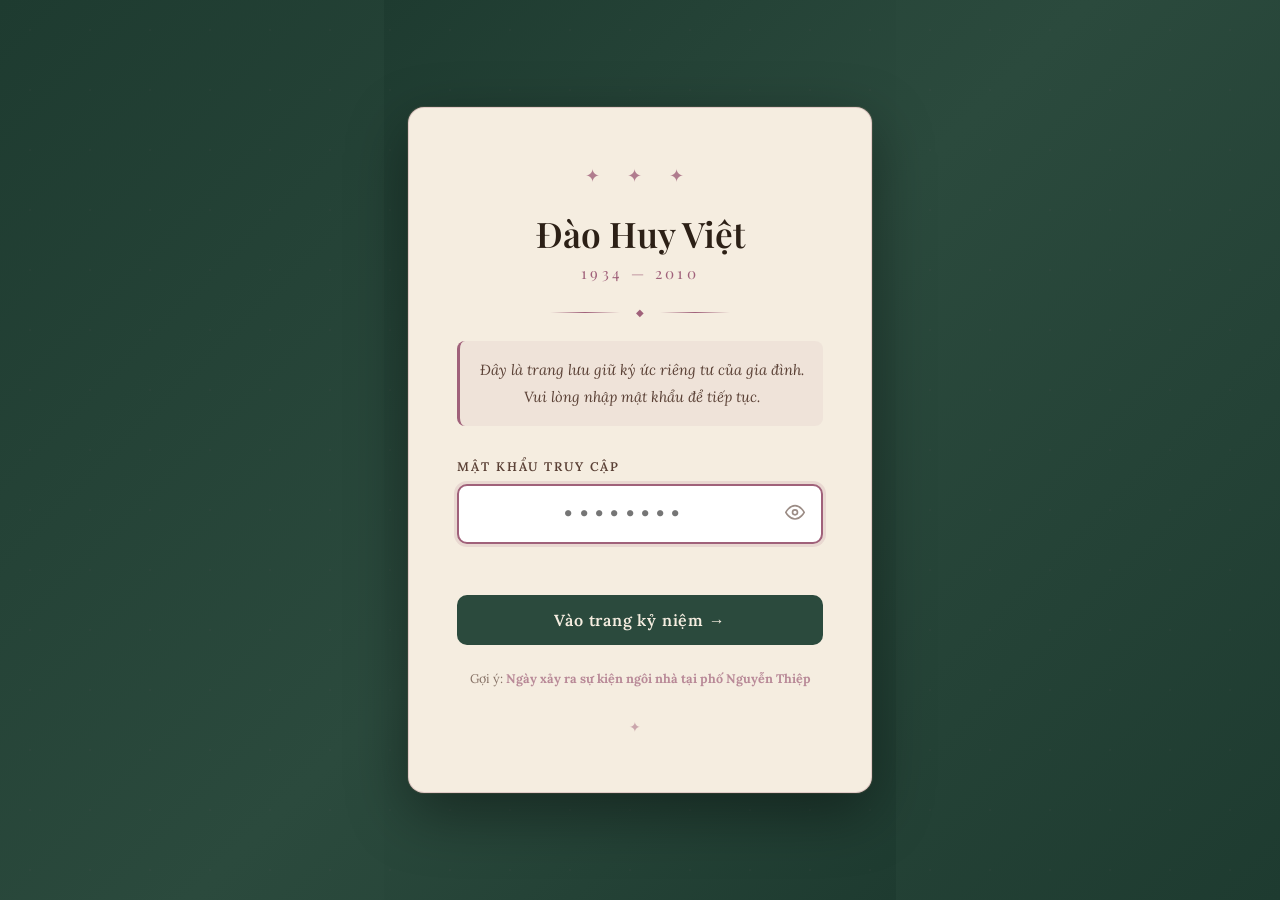
==== commit 7134b696: "Add password gate for privacy protection" ====
--- a/index.html
+++ b/index.html
@@ -15,6 +15,11 @@
     <link rel="stylesheet" href="css/style.css">
 </head>
 <body>
+<script>
+  if (sessionStorage.getItem('dhv_auth') !== 'ok') {
+    window.location.replace('password.html');
+  }
+</script>
 
     <!-- Hero Section -->
     <header id="hero" class="hero">
